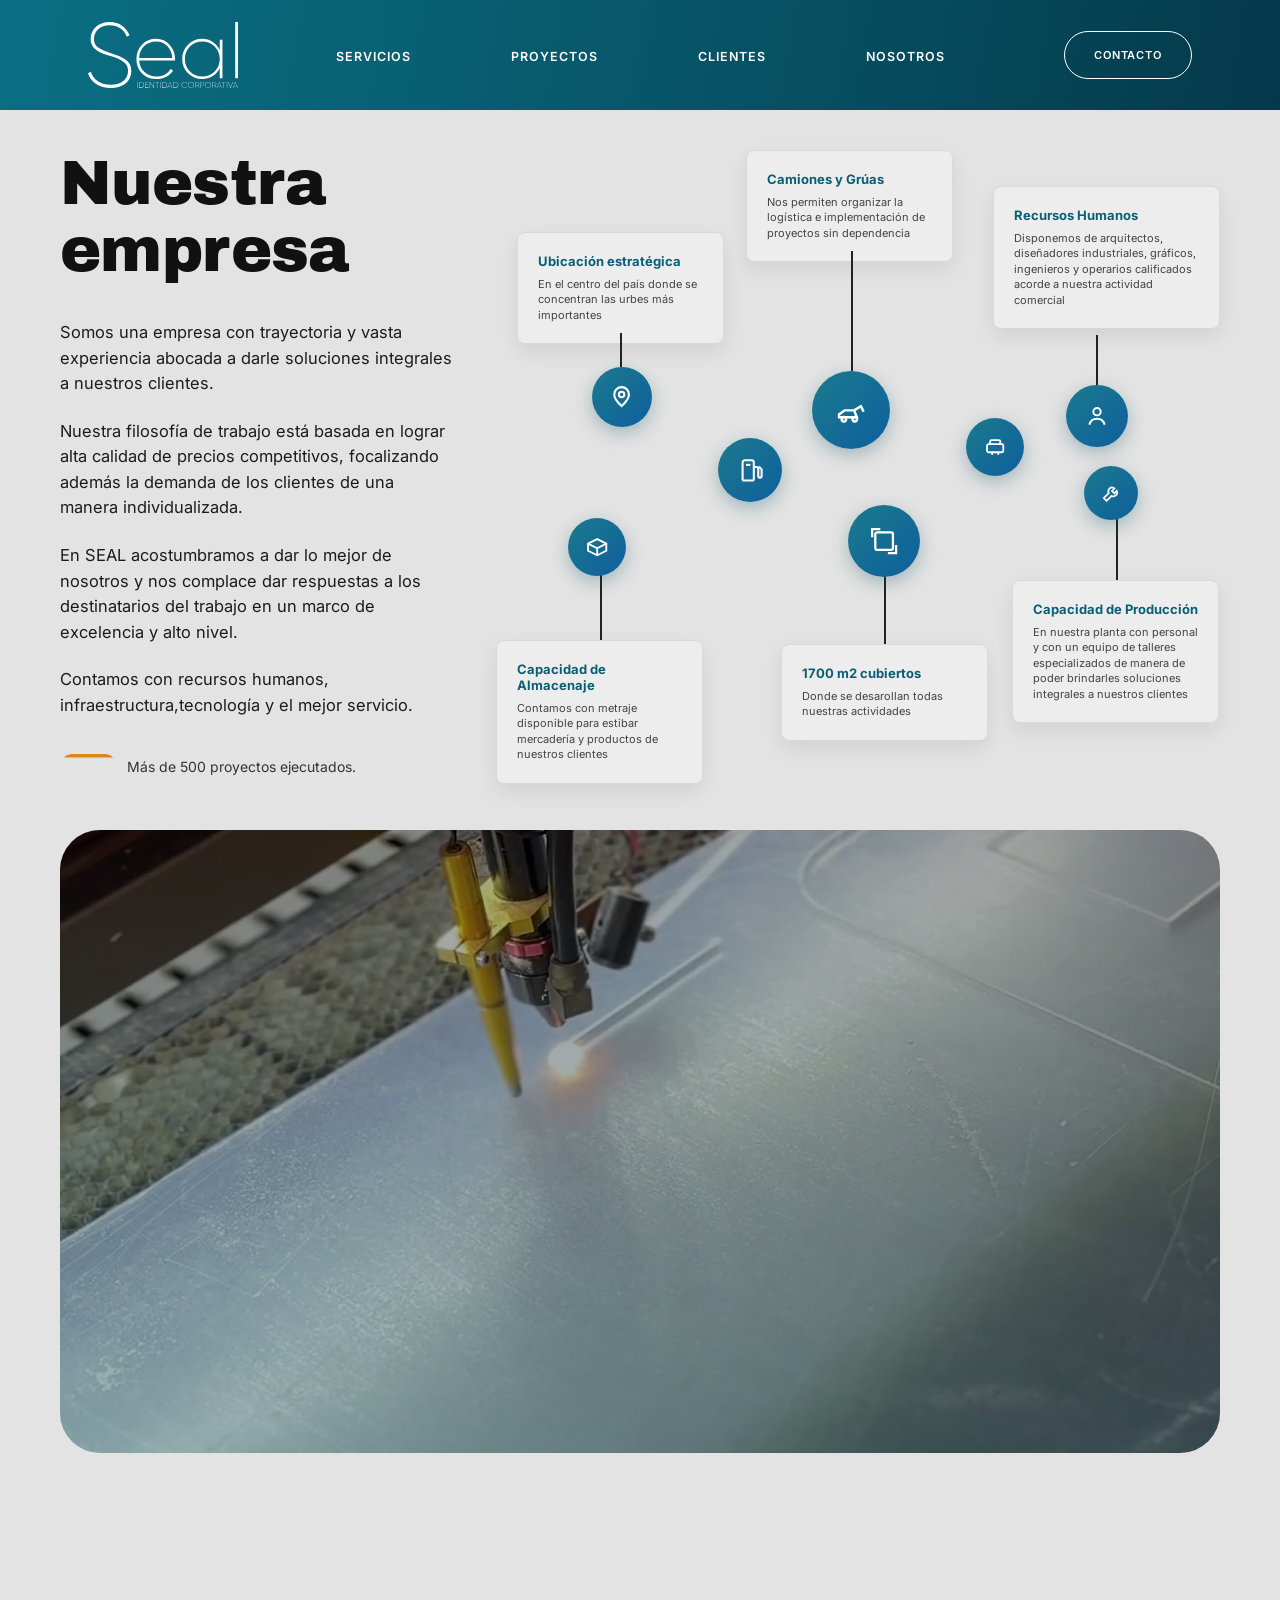
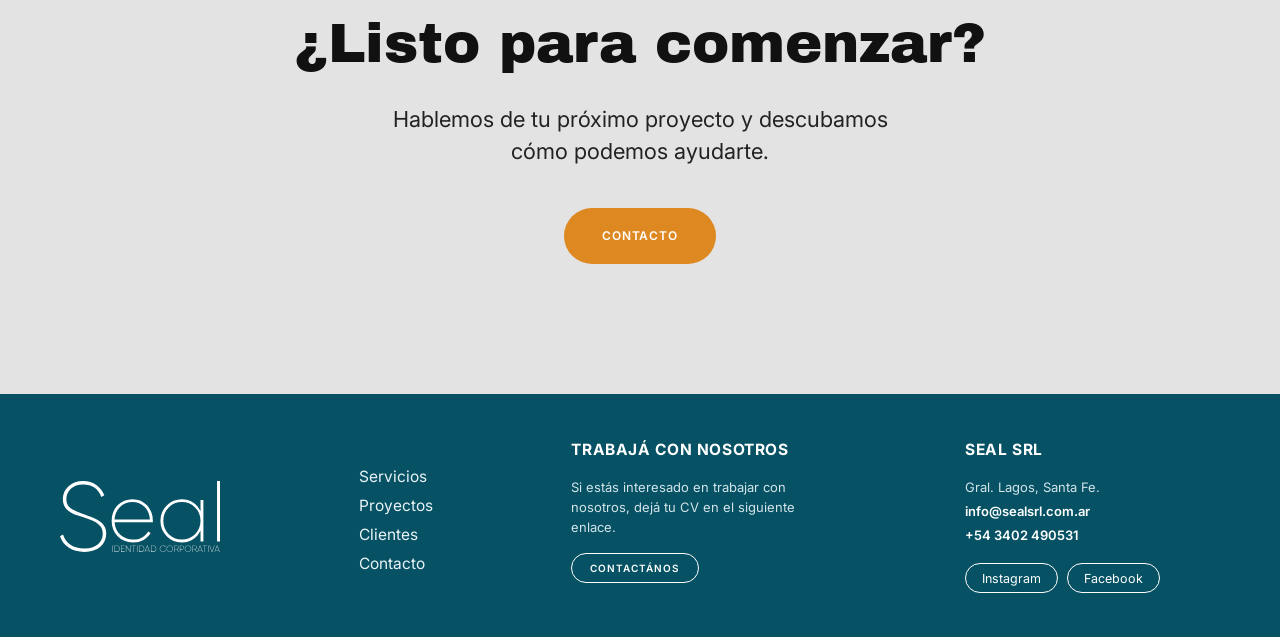
==== nosotros.html @ dc36283d "Add files via upload" ====
<!DOCTYPE html>
<html lang="es">
<head>
<meta charset="UTF-8">
<meta name="viewport" content="width=device-width, initial-scale=1.0">
<title>Nosotros — Seal</title>
<link rel="preconnect" href="https://fonts.googleapis.com">
<link rel="preconnect" href="https://fonts.gstatic.com" crossorigin>
<link href="https://fonts.googleapis.com/css2?family=Archivo+Black&family=Inter:wght@300;400;500;600;700&display=swap" rel="stylesheet">
<link rel="stylesheet" href="styles.css">
</head>
<body>

<!-- ============ NAV ============ -->
<header class="nav" id="nav">
  <div class="nav-inner">
    <a class="nav-logo" href="index.html"><img src="seal-logo.svg" alt="Seal — Identidad Corporativa"></a>
    <ul class="nav-links">
      <li><a href="index.html#servicios">Servicios</a></li>
      <li><a href="index.html#proyectos">Proyectos</a></li>
      <li><a href="index.html#clientes">Clientes</a></li>
      <li><a href="nosotros.html">Nosotros</a></li>
    </ul>
    <a class="nav-cta" href="index.html#contacto">Contacto</a>
  </div>
</header>

<!-- ============ NUESTRA EMPRESA ============ -->
<section class="nosotros-hero">
  <div class="container nosotros-grid">
    <div class="nosotros-left">
      <h1>Nuestra empresa</h1>
      <p>Somos una empresa con trayectoria y vasta experiencia abocada a darle soluciones integrales a nuestros clientes.</p>
      <p>Nuestra filosofía de trabajo está basada en lograr alta calidad de precios competitivos, focalizando además la demanda de los clientes de una manera individualizada.</p>
      <p>En SEAL acostumbramos a dar lo mejor de nosotros y nos complace dar respuestas a los destinatarios del trabajo en un marco de excelencia y alto nivel.</p>
      <p>Contamos con recursos humanos, infraestructura,tecnología y el mejor servicio.</p>
      <div class="nosotros-social">
        <img src="avatars.png" alt="">
        <span>Más de 500 proyectos ejecutados.</span>
      </div>
    </div>

    <!-- Infografía -->
    <div class="grafico">
      <!-- tarjetas -->
      <div class="info-card" style="left:21px;top:82px">
        <h5>Ubicación estratégica</h5>
        <p>En el centro del país donde se concentran las urbes más importantes</p>
      </div>
      <div class="info-card" style="left:250px;top:0">
        <h5>Camiones y Grúas</h5>
        <p>Nos permiten organizar la logística e implementación de proyectos sin dependencia</p>
      </div>
      <div class="info-card" style="left:497px;top:36px;width:227px">
        <h5>Recursos Humanos</h5>
        <p>Disponemos de arquitectos, diseñadores industriales, gráficos, ingenieros y operarios calificados acorde a nuestra actividad comercial</p>
      </div>
      <div class="info-card" style="left:0;top:490px">
        <h5>Capacidad de Almacenaje</h5>
        <p>Contamos con metraje disponible para estibar mercadería y productos de nuestros clientes</p>
      </div>
      <div class="info-card" style="left:285px;top:494px">
        <h5>1700 m2 cubiertos</h5>
        <p>Donde se desarollan todas nuestras actividades</p>
      </div>
      <div class="info-card" style="left:516px;top:430px">
        <h5>Capacidad de Producción</h5>
        <p>En nuestra planta con personal y con un equipo de talleres especializados de manera de poder brindarles soluciones integrales a nuestros clientes</p>
      </div>

      <!-- conectores -->
      <div class="connector" style="left:124px;top:183px;height:34px"></div>
      <div class="connector" style="left:355px;top:101px;height:120px"></div>
      <div class="connector" style="left:600px;top:185px;height:50px"></div>
      <div class="connector" style="left:104px;top:425px;height:65px"></div>
      <div class="connector" style="left:388px;top:425px;height:69px"></div>
      <div class="connector" style="left:620px;top:368px;height:62px"></div>

      <!-- nodos -->
      <div class="nodo" style="left:96px;top:217px;width:60px;height:60px">
        <svg viewBox="0 0 24 24" fill="none" stroke="currentColor" stroke-width="2"><path d="M12 21s-7-6.2-7-11a7 7 0 1 1 14 0c0 4.8-7 11-7 11z"/><circle cx="12" cy="10" r="2.6"/></svg>
      </div>
      <div class="nodo" style="left:316px;top:221px;width:78px;height:78px">
        <svg viewBox="0 0 24 24" fill="none" stroke="currentColor" stroke-width="1.8"><path d="M3 17h13l-2-5H7l-4 3v2z"/><path d="M14 12l5-3 2 4"/><circle cx="6.5" cy="18.5" r="1.6"/><circle cx="14.5" cy="18.5" r="1.6"/></svg>
      </div>
      <div class="nodo" style="left:570px;top:235px;width:62px;height:62px">
        <svg viewBox="0 0 24 24" fill="none" stroke="currentColor" stroke-width="1.8"><circle cx="12" cy="8" r="3.4"/><path d="M5 20c.8-3.6 3.6-5.5 7-5.5s6.2 1.9 7 5.5"/></svg>
      </div>
      <div class="nodo" style="left:72px;top:368px;width:58px;height:58px">
        <svg viewBox="0 0 24 24" fill="none" stroke="currentColor" stroke-width="1.8"><path d="M21 8.5 12 4 3 8.5v7L12 20l9-4.5v-7z"/><path d="M3 8.5l9 4.5 9-4.5M12 13v7"/></svg>
      </div>
      <div class="nodo" style="left:352px;top:355px;width:72px;height:72px">
        <svg viewBox="0 0 24 24" fill="none" stroke="currentColor" stroke-width="1.8"><rect x="5" y="5" width="14" height="14" rx="1.5"/><path d="M2.5 9V2.5H9M15 21.5h6.5V15"/></svg>
      </div>
      <div class="nodo" style="left:588px;top:316px;width:54px;height:54px">
        <svg viewBox="0 0 24 24" fill="none" stroke="currentColor" stroke-width="1.8"><path d="M14.7 6.3a4 4 0 0 0-5.4 5.4L4 17l3 3 5.3-5.3a4 4 0 0 0 5.4-5.4l-2.6 2.6-2.4-2.4 2.6-2.6z"/></svg>
      </div>
      <div class="nodo" style="left:222px;top:288px;width:64px;height:64px">
        <svg viewBox="0 0 24 24" fill="none" stroke="currentColor" stroke-width="1.8"><path d="M5 21V5a2 2 0 0 1 2-2h6a2 2 0 0 1 2 2v16M5 21h10M15 9h2.5a1.5 1.5 0 0 1 1.5 1.5V17a1.5 1.5 0 0 0 3 0v-6l-2.5-2.5"/><path d="M8 7h4"/></svg>
      </div>
      <div class="nodo" style="left:470px;top:268px;width:58px;height:58px">
        <svg viewBox="0 0 24 24" fill="none" stroke="currentColor" stroke-width="1.8"><rect x="4" y="9" width="16" height="8" rx="1.5"/><path d="M7 9V6.5A1.5 1.5 0 0 1 8.5 5h7A1.5 1.5 0 0 1 17 6.5V9M9 17v2.5M15 17v2.5"/></svg>
      </div>
    </div>
  </div>

  <!-- video institucional -->
  <div class="container">
    <div class="nosotros-video">
      <video src="hero.mp4" poster="hero_poster.jpg" autoplay muted loop playsinline></video>
    </div>
  </div>
</section>

<!-- ============ LISTO PARA COMENZAR ============ -->
<section class="listo">
  <div class="container">
    <h2>¿Listo para comenzar?</h2>
    <p>Hablemos de tu próximo proyecto y descubamos<br>cómo podemos ayudarte.</p>
    <a class="btn-orange" href="index.html#contacto">Contacto</a>
  </div>
</section>

<!-- ============ FOOTER ============ -->
<footer class="footer">
  <div class="container footer-grid">
    <div class="footer-logo"><img src="seal-logo.svg" alt="Seal"></div>
    <ul class="footer-links">
      <li><a href="index.html#servicios">Servicios</a></li>
      <li><a href="index.html#proyectos">Proyectos</a></li>
      <li><a href="index.html#clientes">Clientes</a></li>
      <li><a href="index.html#contacto">Contacto</a></li>
    </ul>
    <div class="footer-col">
      <h4>Trabajá con nosotros</h4>
      <p>Si estás interesado en trabajar con nosotros, dejá tu CV en el siguiente enlace.</p>
      <a class="pill-small" href="mailto:info@sealsrl.com.ar">Contactános</a>
    </div>
    <div class="footer-col">
      <h4>Seal SRL</h4>
      <p class="dato">Gral. Lagos, Santa Fe.</p>
      <p class="dato"><b>info@sealsrl.com.ar</b></p>
      <p class="dato"><b>+54 3402 490531</b></p>
      <div class="footer-social">
        <a href="https://www.instagram.com/" target="_blank" rel="noopener">Instagram</a>
        <a href="https://www.facebook.com/" target="_blank" rel="noopener">Facebook</a>
      </div>
    </div>
  </div>
</footer>

<script src="main.js"></script>
</body>
</html>
                                                                    
---- styles.css ----
/* ============ SEAL WEB — réplica del diseño de Figma ============ */
:root{
  --teal-nav-1:#0B6E84;
  --teal-nav-2:#04394A;
  --teal-section-1:#0A5E73;
  --teal-section-2:#043D4A;
  --teal-panel:#0B4B5C;
  --teal-footer:#065264;
  --teal-stats-1:#0A6177;
  --teal-stats-2:#054457;
  --orange:#DE8821;
  --orange-hover:#C97714;
  --bg-light:#E3E3E3;
  --bg-strip:#DBDBDB;
  --card-gray:#D7D7D7;
  --ink:#111111;
  --ink-soft:#2F2F2F;
  --white:#FFFFFF;
  --radius-hero:48px;
  --font-head:'Archivo Black',system-ui,sans-serif;
  --font-body:'Inter',system-ui,sans-serif;
}

*{margin:0;padding:0;box-sizing:border-box}
html{scroll-behavior:smooth}
body{
  font-family:var(--font-body);
  background:var(--bg-light);
  color:var(--ink);
  overflow-x:hidden;
}
img{display:block;max-width:100%}
a{text-decoration:none;color:inherit}
button{font-family:inherit;cursor:pointer;border:none;background:none}

/* página: transición de entrada (como el slide del proto) */
body{animation:pageIn .45s ease both}
@keyframes pageIn{from{opacity:0}to{opacity:1}}

.container{width:1160px;max-width:calc(100% - 80px);margin:0 auto}

/* ============ NAV ============ */
.nav{
  position:fixed;inset:0 0 auto 0;height:110px;z-index:100;
  display:flex;align-items:center;
  background:linear-gradient(100deg,var(--teal-nav-1) 0%,#075A6C 45%,var(--teal-nav-2) 100%);
  transition:background .35s ease, box-shadow .35s ease;
}
.nav-inner{
  width:calc(100% - 176px);margin:0 88px;
  display:flex;align-items:center;justify-content:space-between;
}
.nav-logo img{height:66px;width:auto}
.nav-links{display:flex;gap:100px;list-style:none;position:absolute;left:50%;transform:translateX(-50%)}
.nav-links a{
  color:var(--white);font-size:12.5px;font-weight:600;letter-spacing:.08em;
  text-transform:uppercase;transition:opacity .25s ease;
}
.nav-links a:hover{opacity:.65}
.nav-cta{
  display:flex;align-items:center;justify-content:center;
  min-width:128px;height:48px;padding:0 26px;border-radius:26px;
  border:1.5px solid var(--white);color:var(--white);
  font-size:11px;font-weight:600;letter-spacing:.08em;text-transform:uppercase;
  transition:all .3s ease;
}
.nav-cta:hover{background:var(--white);color:var(--teal-nav-2)}
/* sobre el hero: banda oscura translúcida + botón naranja lleno */
.nav.over-hero .nav-cta{background:var(--orange);border-color:var(--orange);color:var(--white)}
.nav.over-hero .nav-cta:hover{background:var(--orange-hover);border-color:var(--orange-hover)}
.nav.over-hero{
  background:linear-gradient(180deg,rgba(24,19,16,.88) 0%,rgba(24,19,16,.66) 72%,rgba(24,19,16,.34) 100%);
  box-shadow:none;
}

/* ============ HERO SLIDER ============ */
.hero-slider{
  position:relative;height:623px;width:100%;
  border-radius:0 0 var(--radius-hero) var(--radius-hero);
  overflow:hidden;background:#0c2127;
}
.hero-slider .slide{
  position:absolute;inset:0;opacity:0;transition:opacity 1.2s ease;
}
.hero-slider .slide.active{opacity:1}
.hero-slider .slide img,
.hero-slider .slide video{
  width:100%;height:100%;object-fit:cover;
}
.hero-slider::after{
  content:'';position:absolute;inset:0;pointer-events:none;
  background:linear-gradient(180deg,rgba(0,0,0,.5) 0%,rgba(0,0,0,.15) 30%,rgba(4,61,74,.45) 100%);
}

/* ============ HERO SECTION ============ */
.hero-sec{padding:70px 0 40px}
.hero-grid{display:flex;justify-content:space-between;align-items:flex-start}
.hero-title{
  font-family:var(--font-head);font-size:62px;line-height:1.12;
  letter-spacing:-.01em;max-width:698px;font-weight:400;
}
.hero-right{width:390px;padding-top:21px}
.hero-right p{font-size:24px;line-height:40px;font-weight:450;color:#1b1b1b;letter-spacing:-.01em}
.hero-buttons{display:flex;gap:24px;margin-top:24px}
.btn-orange{
  display:inline-flex;align-items:center;justify-content:center;
  height:40px;padding:0 24px;border-radius:20px;background:var(--orange);
  color:var(--white);font-size:11px;font-weight:600;letter-spacing:.08em;
  text-transform:uppercase;transition:background .25s ease, transform .25s ease;
}
.btn-orange:hover{background:var(--orange-hover)}
.btn-outline-blue{
  display:inline-flex;align-items:center;justify-content:center;
  height:40px;padding:0 24px;border-radius:20px;
  border:1.5px solid #28556B;color:#15425a;
  font-size:11px;font-weight:600;letter-spacing:.08em;text-transform:uppercase;
  transition:all .25s ease;
}
.btn-outline-blue:hover{background:#15425a;color:#fff}
.hero-social-proof{display:flex;align-items:center;gap:10px;margin-top:42px}
.hero-social-proof img{height:25px;width:auto;border-radius:13px}
.hero-social-proof span{font-size:14px;color:#333}

/* ============ MARQUEE LOGOS ============ */
.marquee{overflow:hidden;padding:54px 0 72px;position:relative}
.marquee-track{
  display:flex;align-items:center;gap:96px;width:max-content;
  animation:marquee 45s linear infinite;
}
.marquee-track img{height:46px;width:auto;opacity:.85;filter:grayscale(1)}
@keyframes marquee{
  from{transform:translateX(0)}
  to{transform:translateX(-50%)}
}

/* ============ SERVICIOS ============ */
.servicios{
  border-radius:40px;
  background:radial-gradient(120% 160% at 12% 0%,var(--teal-section-1) 0%,#065062 38%,var(--teal-section-2) 100%);
  padding:64px 0 92px;
  color:var(--white);
}
.servicios h2{
  font-family:var(--font-head);font-size:33px;font-weight:400;
  color:#EAF4F6;margin-bottom:72px;letter-spacing:.005em;
}
.cards{display:flex;gap:32px;align-items:flex-start;min-height:404px}
.card{
  width:266px;border-radius:14px;overflow:hidden;background:var(--teal-panel);
  box-shadow:0 10px 24px rgba(0,0,0,.22);
  height:322px;transition:height .35s ease, box-shadow .35s ease;
  cursor:pointer;position:relative;
}
.card:hover{height:404px;box-shadow:0 18px 38px rgba(0,0,0,.32)}
.card-img{position:relative;height:178px;overflow:hidden;flex-shrink:0}
.card-img img{width:100%;height:100%;object-fit:cover;transition:transform .4s ease}
.card:hover .card-img img{transform:scale(1.04)}
.card-img::after{
  content:'';position:absolute;inset:0;background:rgba(5,40,52,0);
  transition:background .3s ease;
}
.card:hover .card-img::after{background:rgba(5,40,52,.45)}
.ver-mas{
  position:absolute;top:50%;left:50%;transform:translate(-50%,-50%) scale(.92);
  display:flex;align-items:center;gap:7px;z-index:2;
  height:34px;padding:0 16px;border-radius:17px;
  border:1px solid rgba(255,255,255,.85);
  background:rgba(20,50,60,.35);backdrop-filter:blur(3px);
  color:#fff;font-size:13px;opacity:0;transition:opacity .3s ease, transform .3s ease;
  white-space:nowrap;
}
.card:hover .ver-mas{opacity:1;transform:translate(-50%,-50%) scale(1)}
.ver-mas svg{width:13px;height:13px}
.card-body{padding:18px 16px 16px}
.card-body h3{
  font-size:16.5px;font-weight:600;color:#EAF4F6;letter-spacing:.01em;line-height:1.25;
}
.card-desc{
  font-size:13.5px;line-height:1.45;color:#C9DCE1;margin-top:10px;
  opacity:0;transform:translateY(6px);transition:opacity .3s ease .08s, transform .3s ease .08s;
}
.card-note{
  font-size:10.5px;line-height:1.4;color:#9FBEC6;margin-top:10px;
  opacity:0;transform:translateY(6px);transition:opacity .3s ease .14s, transform .3s ease .14s;
}
.card:hover .card-desc,.card:hover .card-note{opacity:1;transform:translateY(0)}
.servicios-btn-row{display:flex;justify-content:center;margin-top:56px}
.btn-mas-servicios{
  height:40px;padding:0 24px;border-radius:20px;background:var(--orange);
  color:#fff;font-size:10.5px;font-weight:600;letter-spacing:.1em;text-transform:uppercase;
  box-shadow:0 6px 16px rgba(0,0,0,.25);
  transition:background .25s ease;
}
.btn-mas-servicios:hover{background:var(--orange-hover)}

/* ============ LIGHTBOX GALERÍA ============ */
.lightbox{
  position:fixed;inset:0;z-index:200;display:flex;align-items:center;justify-content:center;
  background:rgba(40,40,40,.55);
  opacity:0;pointer-events:none;transition:opacity .4s ease;
}
.lightbox.open{opacity:1;pointer-events:auto}
.lightbox-stage{
  position:relative;width:1160px;max-width:calc(100% - 160px);aspect-ratio:1160/480;
  border-radius:14px;overflow:hidden;box-shadow:0 30px 80px rgba(0,0,0,.45);
  transform:scale(.96);transition:transform .4s ease;
}
.lightbox.open .lightbox-stage{transform:scale(1)}
.lightbox-stage img{
  position:absolute;inset:0;width:100%;height:100%;object-fit:cover;
  opacity:0;transition:opacity .6s ease;
}
.lightbox-stage img.active{opacity:1}
.lb-arrow{
  position:absolute;top:50%;transform:translateY(-50%);z-index:210;
  width:42px;height:42px;border-radius:50%;
  border:1.5px solid rgba(255,255,255,.9);
  background:rgba(255,255,255,.18);backdrop-filter:blur(2px);
  color:#fff;display:flex;align-items:center;justify-content:center;
  transition:background .25s ease;
}
.lb-arrow:hover{background:rgba(255,255,255,.38)}
.lb-prev{left:36px}
.lb-next{right:36px}
.lb-arrow svg{width:16px;height:16px}

/* ============ PROYECTOS ============ */
.proyectos{padding:80px 0 40px}
.proyectos h2{
  font-family:var(--font-head);font-size:48px;font-weight:400;text-align:center;
  margin-bottom:44px;letter-spacing:-.005em;
}
.proyecto-row{
  position:relative;height:413px;border-radius:16px;overflow:hidden;
  margin-bottom:24px;cursor:pointer;
}
.proyecto-row img{width:100%;height:100%;object-fit:cover}
.proyecto-overlay{
  position:absolute;inset:0;display:flex;flex-direction:column;align-items:center;justify-content:center;gap:14px;
  background:rgba(8,10,10,.55);opacity:0;transition:opacity .35s ease;
}
.proyecto-row:hover .proyecto-overlay{opacity:1}
.proyecto-overlay h3{
  color:#fff;font-size:26px;font-weight:300;letter-spacing:.38em;text-transform:uppercase;
  text-align:center;padding:0 30px;text-indent:.38em;
}
.proyecto-overlay span{
  color:rgba(255,255,255,.8);font-size:12px;font-weight:400;letter-spacing:.32em;
  text-transform:uppercase;text-indent:.32em;
}

/* ============ CLIENTES ============ */
.clientes{padding:36px 0 60px}
.stats-bar{
  display:flex;align-items:center;justify-content:space-between;
  border-radius:24px;padding:18px 64px;
  background:linear-gradient(100deg,var(--teal-stats-1) 0%,var(--teal-stats-2) 100%);
  box-shadow:0 14px 34px rgba(5,68,87,.45);
  margin:0 auto 84px;width:1246px;max-width:100%;
}
.stat{display:flex;flex-direction:column;align-items:center;gap:7px;flex:1}
.stat b{color:#fff;font-size:21px;font-weight:700;letter-spacing:.01em}
.stat span{color:#CFE2E8;font-size:12px;letter-spacing:.1em;text-transform:uppercase;font-weight:500}
.stat-div{width:1px;height:44px;background:rgba(255,255,255,.35)}
.logo-grid{
  width:997px;max-width:100%;margin:0 auto;
  display:grid;grid-template-columns:repeat(5,1fr);row-gap:36px;column-gap:48px;
  align-items:center;justify-items:center;
}
.logo-grid img{max-height:52px;max-width:150px;width:auto;filter:grayscale(1);opacity:.9}

/* ============ STRIP 20 AÑOS ============ */
.strip-20{
  background:var(--bg-strip);padding:34px 0;text-align:center;
  font-size:18px;color:#1d1d1d;
}
.strip-20 b{font-weight:700}

/* ============ CONTACTO ============ */
.contacto{padding:96px 0}
.contacto-card{
  background:var(--card-gray);border-radius:36px;
  width:1133px;max-width:100%;margin:0 auto;
  padding:74px 96px 84px;display:flex;justify-content:space-between;gap:60px;
}
.form-col{width:496px;max-width:48%}
.field{margin-bottom:42px}
.field label{display:block;font-size:13.5px;font-weight:600;color:var(--ink-soft);margin-bottom:8px}
.field input,.field textarea{
  width:100%;background:transparent;border:none;border-bottom:1.5px solid #3a3a3a;
  font-family:var(--font-body);font-size:15px;color:#111;padding:6px 2px;
  outline:none;resize:none;transition:border-color .25s ease;
}
.field input:focus,.field textarea:focus{border-color:var(--orange)}
.field textarea{height:96px}
.contacto-right{width:455px;max-width:46%}
.contacto-right h2{
  font-family:var(--font-head);font-size:52px;line-height:1.16;font-weight:400;
  letter-spacing:-.01em;margin-bottom:28px;
}
.btn-enviar{
  height:40px;padding:0 26px;border-radius:20px;background:var(--orange);
  color:#fff;font-size:11px;font-weight:600;letter-spacing:.1em;text-transform:uppercase;
  transition:background .25s ease;
}
.btn-enviar:hover{background:var(--orange-hover)}

/* ============ FOOTER ============ */
.footer{background:var(--teal-footer);color:#fff;padding:46px 0 44px}
.footer-grid{
  display:flex;justify-content:space-between;align-items:flex-start;gap:40px;
}
.footer-logo{align-self:center}
.footer-logo img{width:160px;height:auto}
.footer-links{list-style:none;display:flex;flex-direction:column;gap:9px;padding-top:26px}
.footer-links a{font-size:15.5px;color:#EAF4F6;transition:opacity .25s}
.footer-links a:hover{opacity:.65}
.footer-col{width:255px;padding-top:0}
.footer-col h4{font-size:15.5px;font-weight:700;letter-spacing:.04em;text-transform:uppercase;margin-bottom:18px}
.footer-col p{font-size:13px;line-height:1.55;color:#D3E4E9}
.pill-small{
  display:inline-flex;align-items:center;justify-content:center;margin-top:16px;
  height:30px;padding:0 18px;border-radius:15px;border:1px solid #fff;
  color:#fff;font-size:10px;font-weight:600;letter-spacing:.1em;text-transform:uppercase;
  transition:all .25s ease;
}
.pill-small:hover{background:#fff;color:var(--teal-footer)}
.footer-col .dato{margin-bottom:4px}
.footer-col .dato b{font-weight:600;color:#fff}
.footer-social{display:flex;gap:9px;margin-top:18px}
.footer-social a{
  display:inline-flex;align-items:center;height:30px;padding:0 16px;border-radius:15px;
  border:1px solid #fff;color:#fff;font-size:12.5px;transition:all .25s ease;
}
.footer-social a:hover{background:#fff;color:var(--teal-footer)}

/* ============ NOSOTROS ============ */
.nosotros-hero{padding:150px 0 40px}
.nosotros-grid{display:flex;justify-content:space-between;gap:40px}
.nosotros-left{width:520px}
.nosotros-left h1{
  font-family:var(--font-head);font-size:62px;font-weight:400;letter-spacing:-.01em;
  margin-bottom:36px;
}
.nosotros-left p{font-size:16.5px;line-height:1.55;color:#1c1c1c;margin-bottom:22px}
.nosotros-social{display:flex;align-items:center;gap:10px;margin-top:36px}
.nosotros-social img{height:25px;border-radius:13px}
.nosotros-social span{font-size:14px;color:#333}
.grafico{position:relative;width:724px;height:640px;flex-shrink:0}
.info-card{
  position:absolute;background:#EDEDED;border-radius:8px;border:1px solid #d8d8d8;
  box-shadow:0 8px 20px rgba(0,0,0,.08);padding:20px;width:207px;
}
.info-card h5{font-size:13px;color:#0A5E73;font-weight:700;margin-bottom:8px}
.info-card p{font-size:11px;line-height:1.4;color:#444}
.nodo{
  position:absolute;border-radius:50%;display:flex;align-items:center;justify-content:center;
  background:linear-gradient(135deg,#1B7A8C,#0E5F9E);color:#fff;
  box-shadow:0 6px 18px rgba(10,80,100,.3);
}
.nodo svg{width:42%;height:42%}
.connector{position:absolute;background:#222;width:1.5px}
.nosotros-video{
  height:623px;border-radius:40px;overflow:hidden;margin:40px 0 0;position:relative;
}
.nosotros-video img,.nosotros-video video{width:100%;height:100%;object-fit:cover}
.nosotros-video::after{
  content:'';position:absolute;inset:0;
  background:linear-gradient(180deg,rgba(0,0,0,.35),rgba(4,61,74,.4));
}
.listo{padding:120px 0 130px;text-align:center}
.listo h2{font-family:var(--font-head);font-size:56px;font-weight:400;margin-bottom:30px}
.listo p{font-size:22px;line-height:1.45;color:#222;margin-bottom:40px}
.listo .btn-orange{height:56px;padding:0 38px;border-radius:28px;font-size:12px}

/* ============ RESPONSIVE BÁSICO ============ */
@media(max-width:1200px){
  .nav-links{gap:40px}
  .hero-title{font-size:48px}
  .cards{flex-wrap:wrap;justify-content:center}
  .hero-grid,.nosotros-grid,.contacto-card,.footer-grid{flex-direction:column}
  .hero-right,.contacto-right,.form-col,.nosotros-left{width:100%;max-width:100%}
  .grafico{transform:scale(.8);transform-origin:top left}
  .stats-bar{flex-wrap:wrap;gap:18px}
  .stat-div{display:none}
  .logo
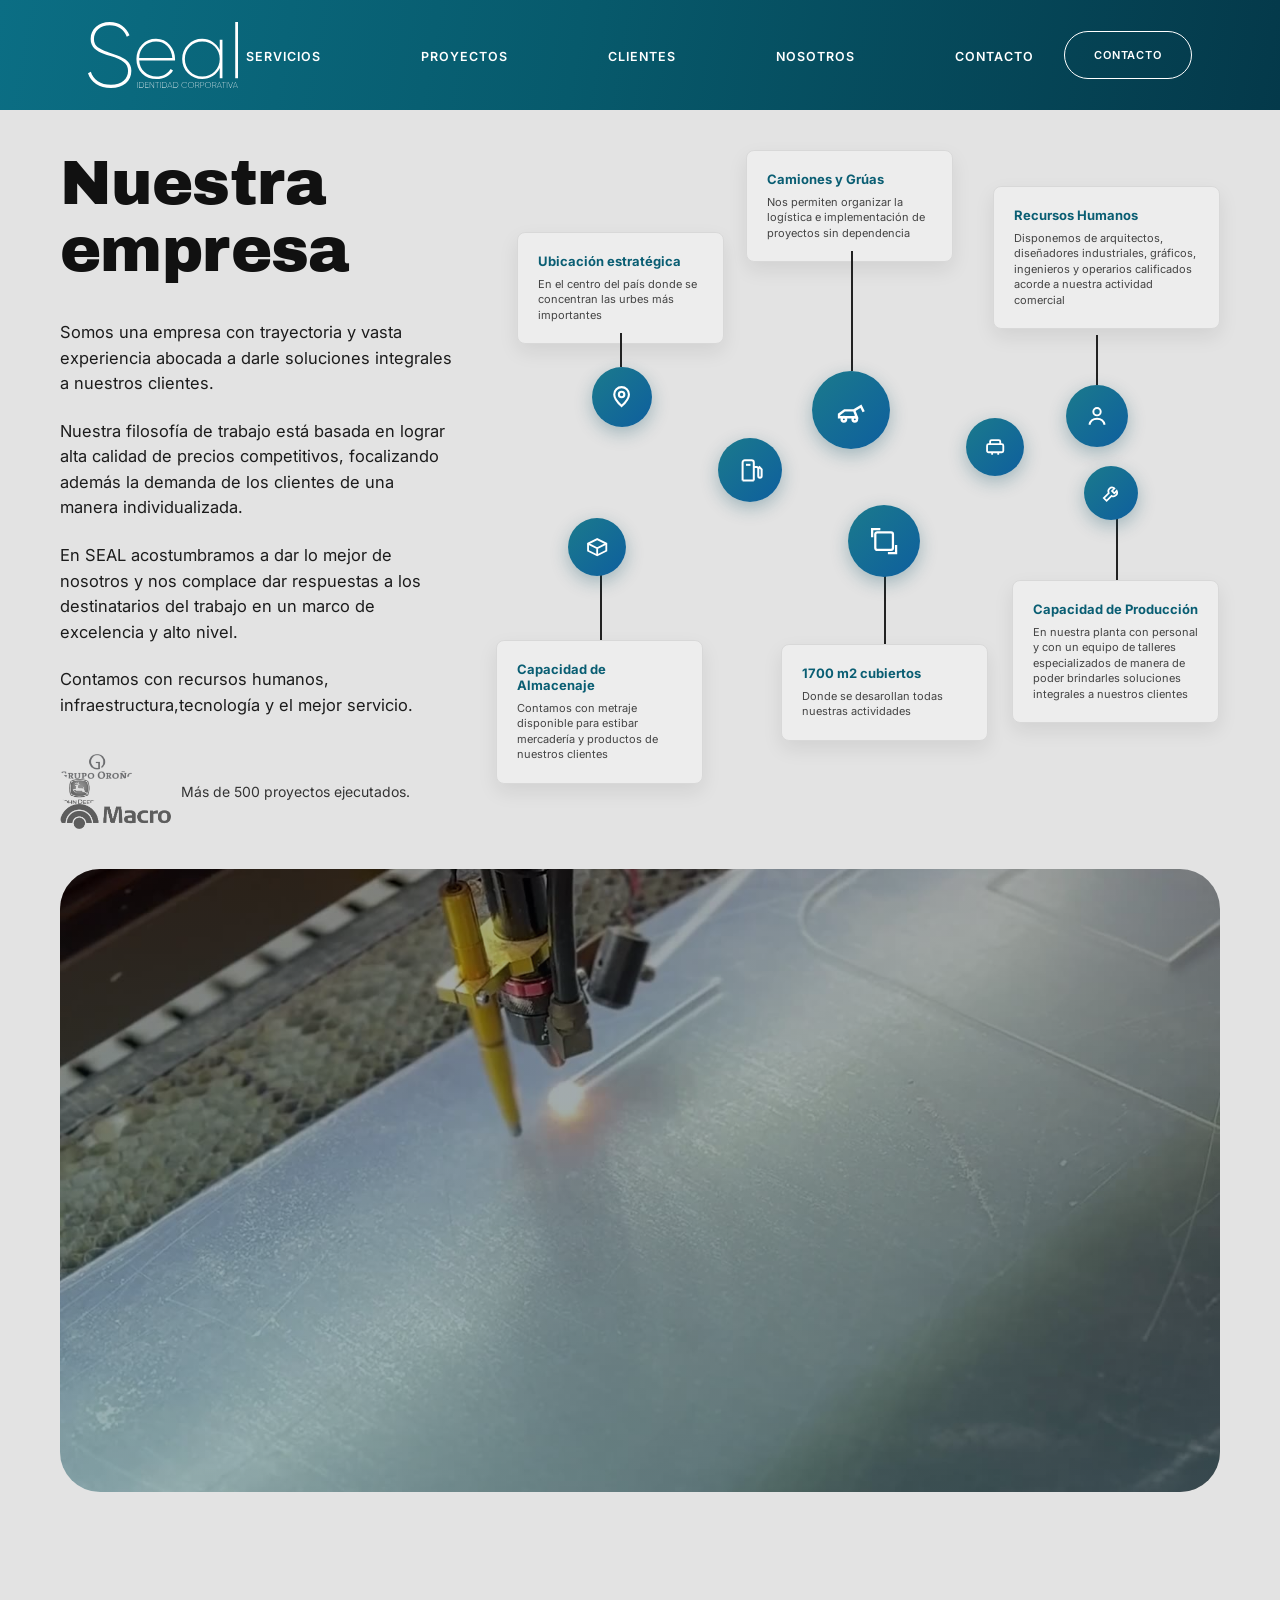
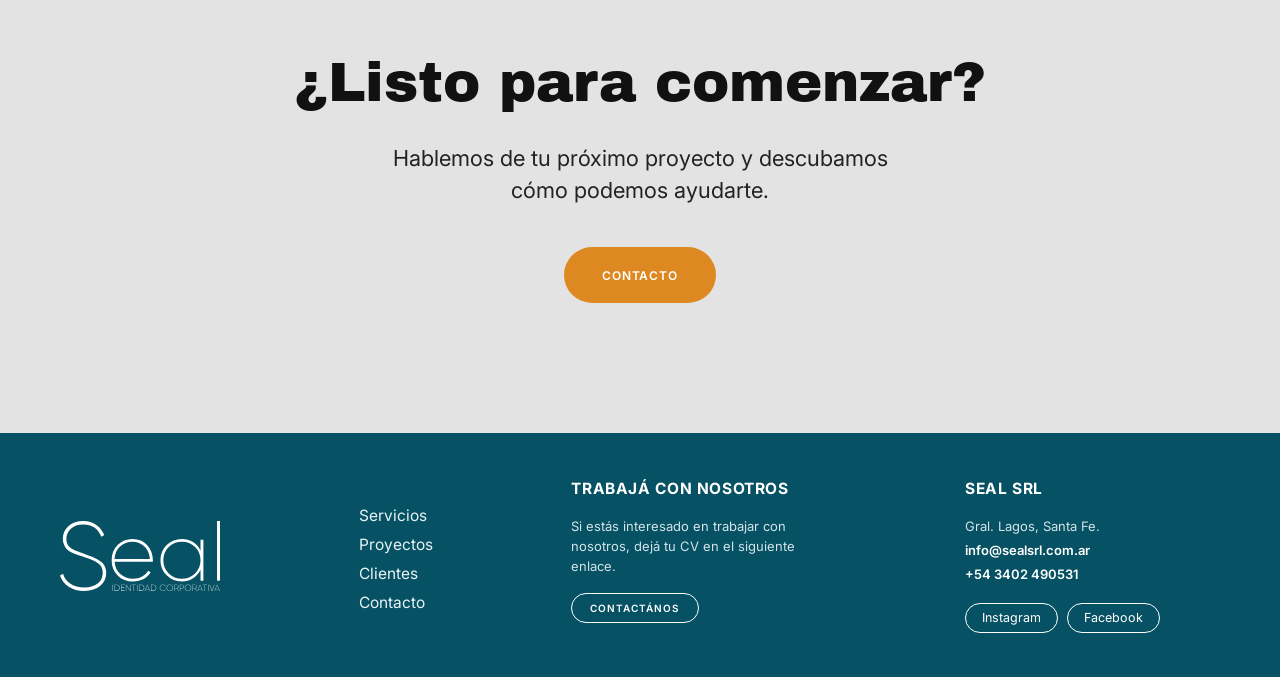
==== commit 204b810a: "Add files via upload" ====
--- a/nosotros.html
+++ b/nosotros.html
@@ -20,7 +20,9 @@
       <li><a href="index.html#proyectos">Proyectos</a></li>
       <li><a href="index.html#clientes">Clientes</a></li>
       <li><a href="nosotros.html">Nosotros</a></li>
+      <li class="nav-cta-mobile"><a href="#contacto">Contacto</a></li>
     </ul>
+    <button class="nav-toggle" id="navToggle" aria-label="Menú"><span></span><span></span><span></span></button>
     <a class="nav-cta" href="index.html#contacto">Contacto</a>
   </div>
 </header>
@@ -35,7 +37,7 @@
       <p>En SEAL acostumbramos a dar lo mejor de nosotros y nos complace dar respuestas a los destinatarios del trabajo en un marco de excelencia y alto nivel.</p>
       <p>Contamos con recursos humanos, infraestructura,tecnología y el mejor servicio.</p>
       <div class="nosotros-social">
-        <img src="avatars.png" alt="">
+        <div class="avatar-stack"><span><img src="logo_oronio.png" alt=""></span><span><img src="logo_johndeere.png" alt=""></span><span><img src="logo_macro.png" alt=""></span></div>
         <span>Más de 500 proyectos ejecutados.</span>
       </div>
     </div>
--- a/styles.css
+++ b/styles.css
@@ -383,4 +383,89 @@
   .grafico{transform:scale(.8);transform-origin:top left}
   .stats-bar{flex-wrap:wrap;gap:18px}
   .stat-div{display:none}
-  .logo+  .logo
+/* ============ AVATAR STACK (prueba social) ============ */
+.avatar-stack{display:flex;flex-shrink:0}
+.avatar-stack span{
+  width:28px;height:28px;border-radius:50%;background:#fff;
+  border:1.5px solid #cfcfcf;display:flex;align-items:center;justify-content:center;
+  overflow:hidden;margin-left:-9px;box-shadow:0 1px 3px rgba(0,0,0,.12);
+}
+.avatar-stack span:first-child{margin-left:0}
+.avatar-stack img{width:68%;height:68%;object-fit:contain}
+
+/* ============ NAV MOBILE (hamburguesa) ============ */
+.nav-toggle{display:none;flex-direction:column;gap:5px;padding:10px;background:none;border:none;cursor:pointer;z-index:120}
+.nav-toggle span{display:block;width:26px;height:2.5px;background:#fff;border-radius:2px;transition:transform .3s ease, opacity .3s ease}
+.nav.menu-open .nav-toggle span:nth-child(1){transform:translateY(7.5px) rotate(45deg)}
+.nav.menu-open .nav-toggle span:nth-child(2){opacity:0}
+.nav.menu-open .nav-toggle span:nth-child(3){transform:translateY(-7.5px) rotate(-45deg)}
+.nav-cta-mobile{display:none}
+
+@media(max-width:980px){
+  .nav{height:72px}
+  .nav-inner{width:calc(100% - 40px);margin:0 20px}
+  .nav-logo img{height:42px}
+  .nav-toggle{display:flex}
+  .nav-cta{display:none}
+  .nav-links{
+    display:none;position:fixed;top:72px;left:0;right:0;
+    flex-direction:column;gap:0;transform:none;
+    background:linear-gradient(160deg,#0B6E84 0%,#04394A 100%);
+    padding:10px 0 26px;box-shadow:0 18px 30px rgba(0,0,0,.3);
+  }
+  .nav.menu-open .nav-links{display:flex}
+  .nav-links li{text-align:center;padding:14px 0}
+  .nav-links a{font-size:14px}
+  .nav-cta-mobile{display:block}
+  .nav-cta-mobile a{
+    display:inline-flex;align-items:center;justify-content:center;
+    height:44px;padding:0 30px;border-radius:22px;background:var(--orange);
+    color:#fff !important;font-size:12px;
+  }
+  .nav.over-hero{background:linear-gradient(180deg,rgba(24,19,16,.92) 0%,rgba(24,19,16,.78) 100%)}
+}
+
+/* ============ RESPONSIVE GENERAL ============ */
+@media(max-width:760px){
+  .container{max-width:calc(100% - 40px)}
+  .hero-slider{height:430px;border-radius:0 0 28px 28px}
+  .hero-sec{padding:44px 0 24px}
+  .hero-title{font-size:34px;line-height:1.15}
+  .hero-right{padding-top:8px}
+  .hero-right p{font-size:18px;line-height:1.5}
+  .hero-buttons{flex-wrap:wrap;gap:14px}
+  .hero-social-proof{margin-top:28px}
+  .marquee{padding:36px 0 48px}
+  .marquee-track{gap:56px}
+  .marquee-track img{height:34px}
+  .servicios{border-radius:24px;padding:44px 0 60px}
+  .servicios h2{font-size:24px;margin-bottom:40px}
+  .cards{gap:22px}
+  .servicios-btn-row{margin-top:36px}
+  .proyectos{padding:54px 0 24px}
+  .proyectos h2{font-size:30px;margin-bottom:28px}
+  .proyecto-row{height:230px;border-radius:12px;margin-bottom:16px}
+  .proyecto-overlay h3{font-size:15px;letter-spacing:.22em;line-height:1.6}
+  .proyecto-overlay span{font-size:10px}
+  .stats-bar{padding:20px 24px;border-radius:18px;margin-bottom:52px}
+  .stat b{font-size:18px}
+  .stat span{font-size:10px}
+  .logo-grid{grid-template-columns:repeat(2,1fr);column-gap:28px;row-gap:28px}
+  .logo-grid img{max-height:40px;max-width:120px}
+  .strip-20{font-size:15px;padding:26px 20px}
+  .contacto{padding:56px 0}
+  .contacto-card{padding:44px 28px 52px;border-radius:24px;gap:36px}
+  .contacto-right h2{font-size:34px}
+  .field{margin-bottom:30px}
+  .footer{padding:36px 0}
+  .footer-grid{gap:28px}
+  .footer-logo img{width:130px}
+  .nosotros-hero{padding:110px 0 24px}
+  .nosotros-left h1{font-size:38px;margin-bottom:24px}
+  .grafico{width:100%;height:auto;min-height:380px;transform:scale(.5);transform-origin:top left;margin-bottom:-260px}
+  .nosotros-video{height:300px;border-radius:20px}
+  .listo{padding:70px 0 80px}
+  .listo h2{font-size:32px}
+  .listo p{font-size:17px}
+}
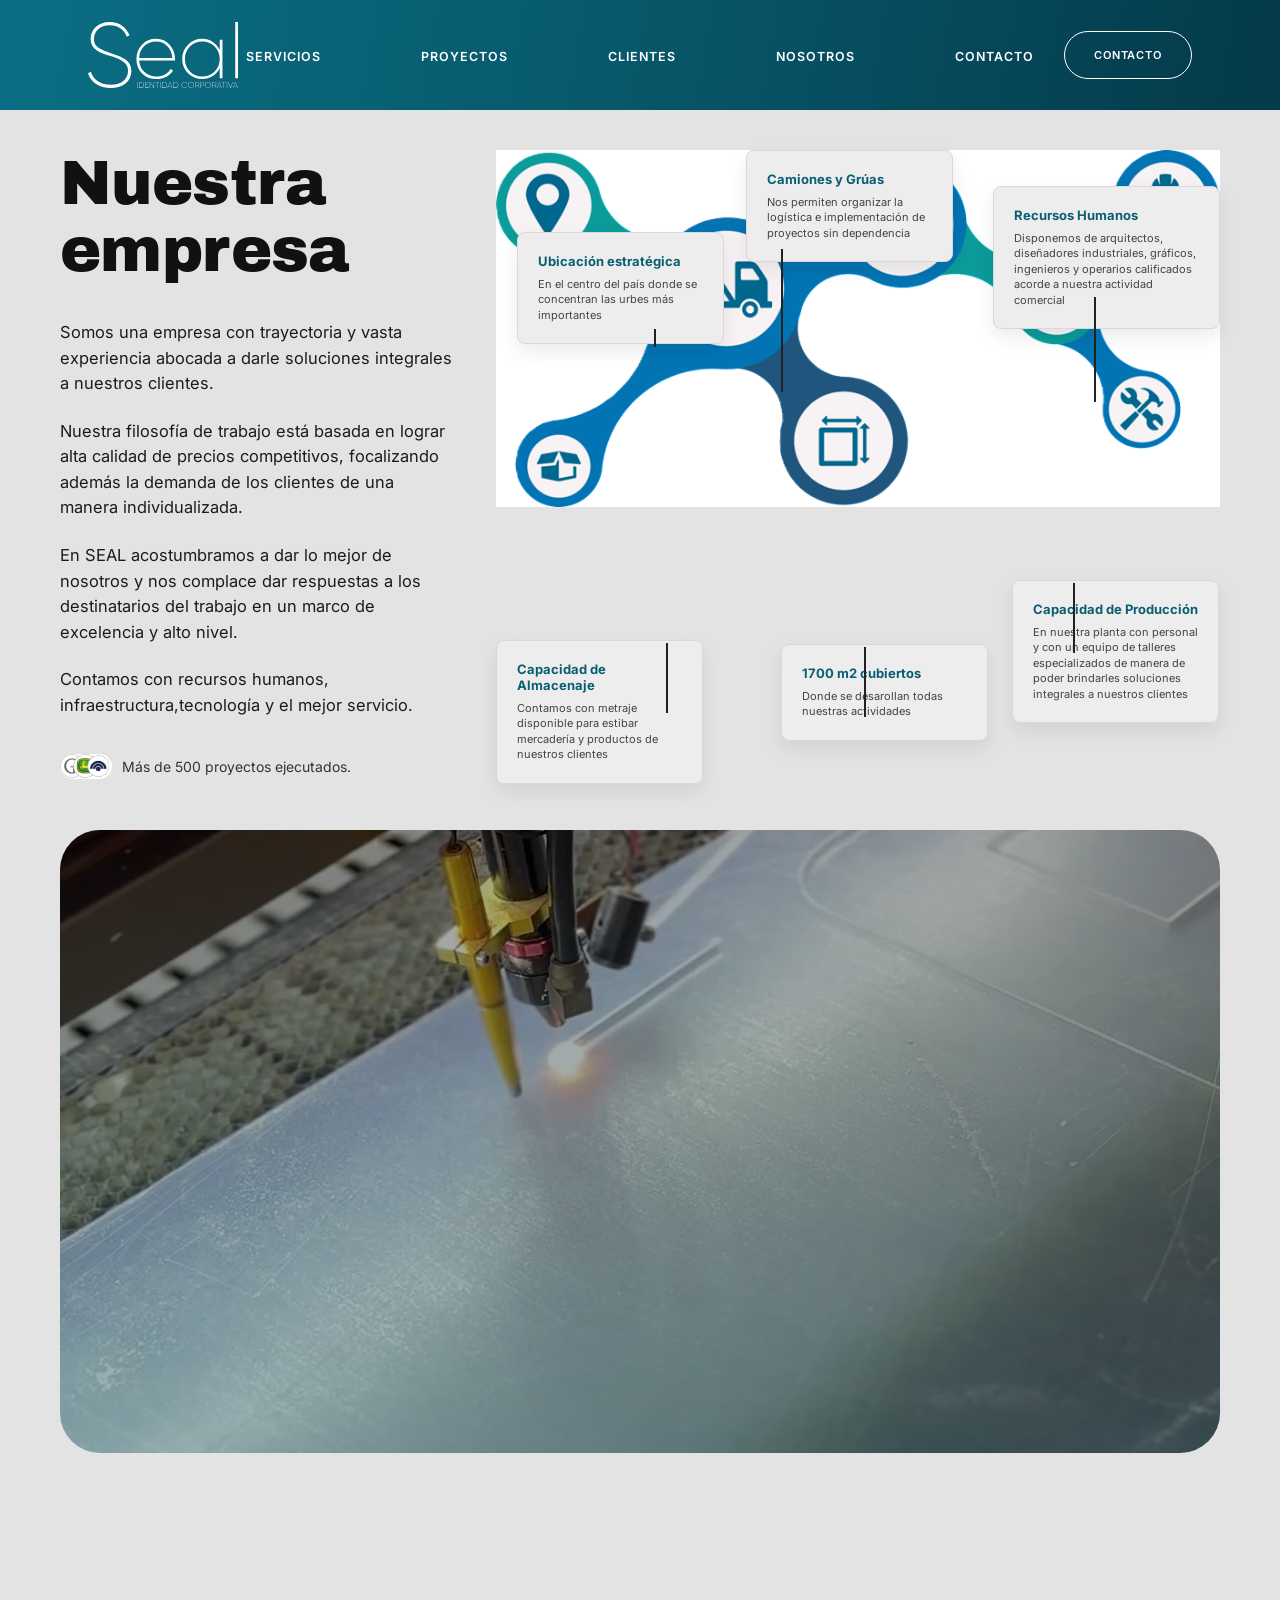
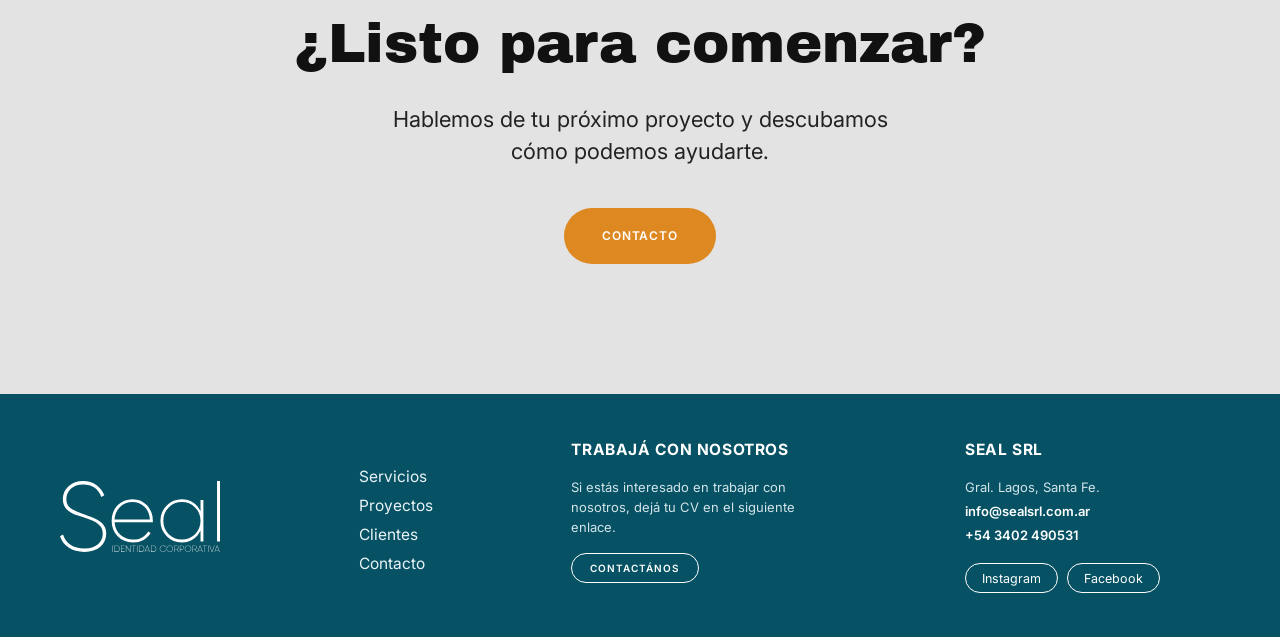
==== commit 1d8b229f: "Add files via upload" ====
--- a/nosotros.html
+++ b/nosotros.html
@@ -37,7 +37,7 @@
       <p>En SEAL acostumbramos a dar lo mejor de nosotros y nos complace dar respuestas a los destinatarios del trabajo en un marco de excelencia y alto nivel.</p>
       <p>Contamos con recursos humanos, infraestructura,tecnología y el mejor servicio.</p>
       <div class="nosotros-social">
-        <div class="avatar-stack"><span><img src="logo_oronio.png" alt=""></span><span><img src="logo_johndeere.png" alt=""></span><span><img src="logo_macro.png" alt=""></span></div>
+        <img class="avatars-img" src="avatars2.png" alt="">
         <span>Más de 500 proyectos ejecutados.</span>
       </div>
     </div>
@@ -70,39 +70,13 @@
         <p>En nuestra planta con personal y con un equipo de talleres especializados de manera de poder brindarles soluciones integrales a nuestros clientes</p>
       </div>
 
-      <!-- conectores -->
-      <div class="connector" style="left:124px;top:183px;height:34px"></div>
-      <div class="connector" style="left:355px;top:101px;height:120px"></div>
-      <div class="connector" style="left:600px;top:185px;height:50px"></div>
-      <div class="connector" style="left:104px;top:425px;height:65px"></div>
-      <div class="connector" style="left:388px;top:425px;height:69px"></div>
-      <div class="connector" style="left:620px;top:368px;height:62px"></div>
-
-      <!-- nodos -->
-      <div class="nodo" style="left:96px;top:217px;width:60px;height:60px">
-        <svg viewBox="0 0 24 24" fill="none" stroke="currentColor" stroke-width="2"><path d="M12 21s-7-6.2-7-11a7 7 0 1 1 14 0c0 4.8-7 11-7 11z"/><circle cx="12" cy="10" r="2.6"/></svg>
-      </div>
-      <div class="nodo" style="left:316px;top:221px;width:78px;height:78px">
-        <svg viewBox="0 0 24 24" fill="none" stroke="currentColor" stroke-width="1.8"><path d="M3 17h13l-2-5H7l-4 3v2z"/><path d="M14 12l5-3 2 4"/><circle cx="6.5" cy="18.5" r="1.6"/><circle cx="14.5" cy="18.5" r="1.6"/></svg>
-      </div>
-      <div class="nodo" style="left:570px;top:235px;width:62px;height:62px">
-        <svg viewBox="0 0 24 24" fill="none" stroke="currentColor" stroke-width="1.8"><circle cx="12" cy="8" r="3.4"/><path d="M5 20c.8-3.6 3.6-5.5 7-5.5s6.2 1.9 7 5.5"/></svg>
-      </div>
-      <div class="nodo" style="left:72px;top:368px;width:58px;height:58px">
-        <svg viewBox="0 0 24 24" fill="none" stroke="currentColor" stroke-width="1.8"><path d="M21 8.5 12 4 3 8.5v7L12 20l9-4.5v-7z"/><path d="M3 8.5l9 4.5 9-4.5M12 13v7"/></svg>
-      </div>
-      <div class="nodo" style="left:352px;top:355px;width:72px;height:72px">
-        <svg viewBox="0 0 24 24" fill="none" stroke="currentColor" stroke-width="1.8"><rect x="5" y="5" width="14" height="14" rx="1.5"/><path d="M2.5 9V2.5H9M15 21.5h6.5V15"/></svg>
-      </div>
-      <div class="nodo" style="left:588px;top:316px;width:54px;height:54px">
-        <svg viewBox="0 0 24 24" fill="none" stroke="currentColor" stroke-width="1.8"><path d="M14.7 6.3a4 4 0 0 0-5.4 5.4L4 17l3 3 5.3-5.3a4 4 0 0 0 5.4-5.4l-2.6 2.6-2.4-2.4 2.6-2.6z"/></svg>
-      </div>
-      <div class="nodo" style="left:222px;top:288px;width:64px;height:64px">
-        <svg viewBox="0 0 24 24" fill="none" stroke="currentColor" stroke-width="1.8"><path d="M5 21V5a2 2 0 0 1 2-2h6a2 2 0 0 1 2 2v16M5 21h10M15 9h2.5a1.5 1.5 0 0 1 1.5 1.5V17a1.5 1.5 0 0 0 3 0v-6l-2.5-2.5"/><path d="M8 7h4"/></svg>
-      </div>
-      <div class="nodo" style="left:470px;top:268px;width:58px;height:58px">
-        <svg viewBox="0 0 24 24" fill="none" stroke="currentColor" stroke-width="1.8"><rect x="4" y="9" width="16" height="8" rx="1.5"/><path d="M7 9V6.5A1.5 1.5 0 0 1 8.5 5h7A1.5 1.5 0 0 1 17 6.5V9M9 17v2.5M15 17v2.5"/></svg>
-      </div>
+      <img class="grafico-img" src="grafico.png" alt="">
+      <div class="connector" style="left:158px;top:179px;height:18px"></div>
+      <div class="connector" style="left:285px;top:99px;height:143px"></div>
+      <div class="connector" style="left:598px;top:147px;height:105px"></div>
+      <div class="connector" style="left:577px;top:433px;height:70px"></div>
+      <div class="connector" style="left:368px;top:497px;height:70px"></div>
+      <div class="connector" style="left:170px;top:493px;height:70px"></div>
     </div>
   </div>
 
--- a/styles.css
+++ b/styles.css
@@ -469,3 +469,7 @@
   .listo h2{font-size:32px}
   .listo p{font-size:17px}
 }
+
+.grafico-img{position:absolute;left:125px;top:191px;width:497px;height:auto}
+
+.avatars-img{height:25px;width:auto;border-radius:0 !important}
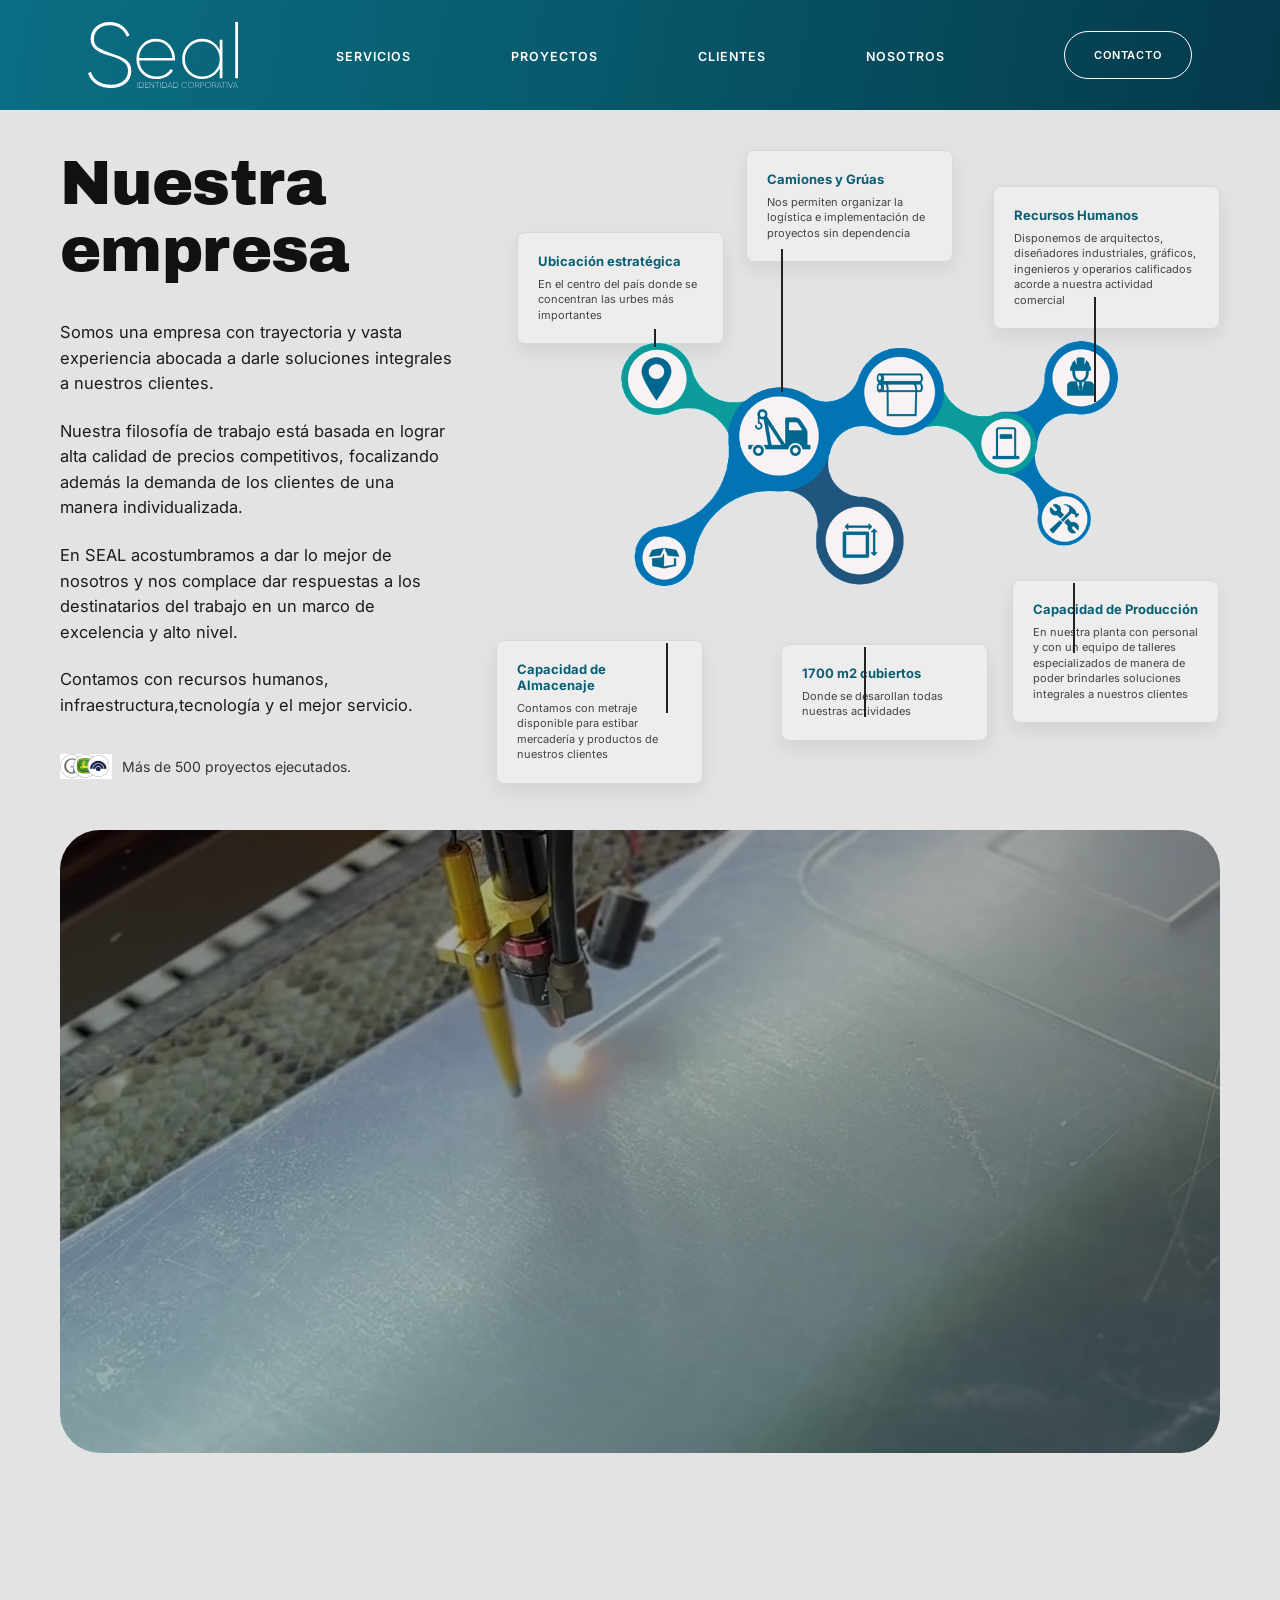
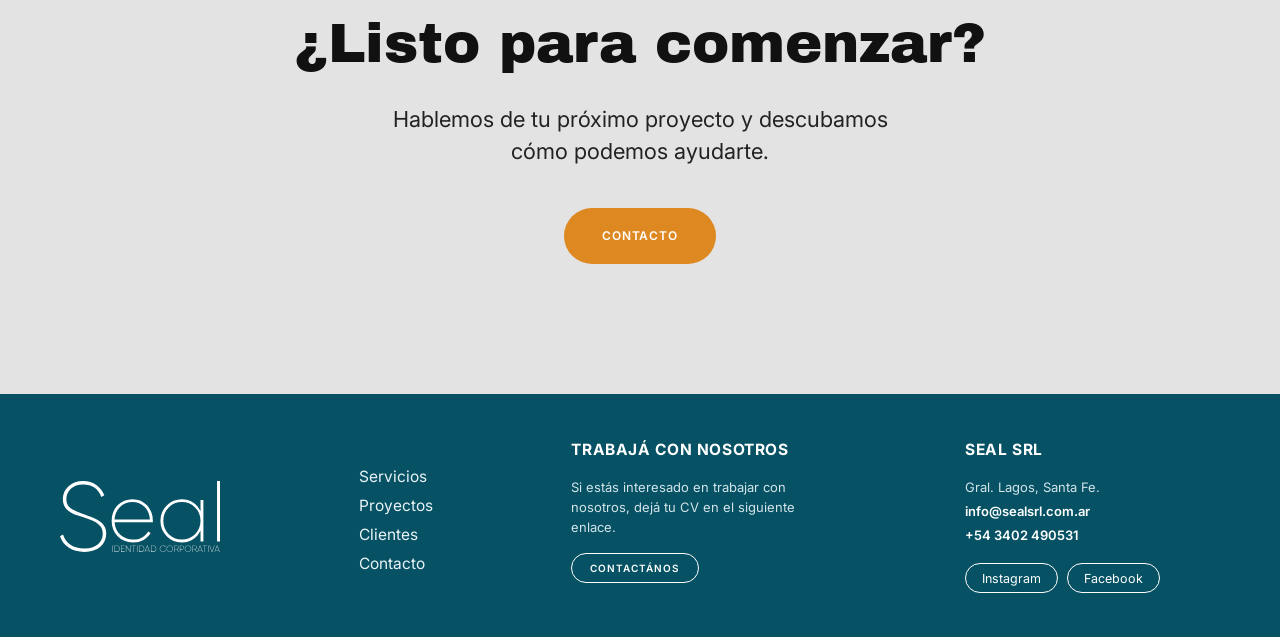
==== commit df63964d: "Add files via upload" ====
--- a/nosotros.html
+++ b/nosotros.html
@@ -7,7 +7,7 @@
 <link rel="preconnect" href="https://fonts.googleapis.com">
 <link rel="preconnect" href="https://fonts.gstatic.com" crossorigin>
 <link href="https://fonts.googleapis.com/css2?family=Archivo+Black&family=Inter:wght@300;400;500;600;700&display=swap" rel="stylesheet">
-<link rel="stylesheet" href="styles.css">
+<link rel="stylesheet" href="styles.css?v=3">
 </head>
 <body>
 
--- a/styles.css
+++ b/styles.css
@@ -383,7 +383,9 @@
   .grafico{transform:scale(.8);transform-origin:top left}
   .stats-bar{flex-wrap:wrap;gap:18px}
   .stat-div{display:none}
-  .logo
+  .logo-grid{grid-template-columns:repeat(3,1fr)}
+}
+
 /* ============ AVATAR STACK (prueba social) ============ */
 .avatar-stack{display:flex;flex-shrink:0}
 .avatar-stack span{
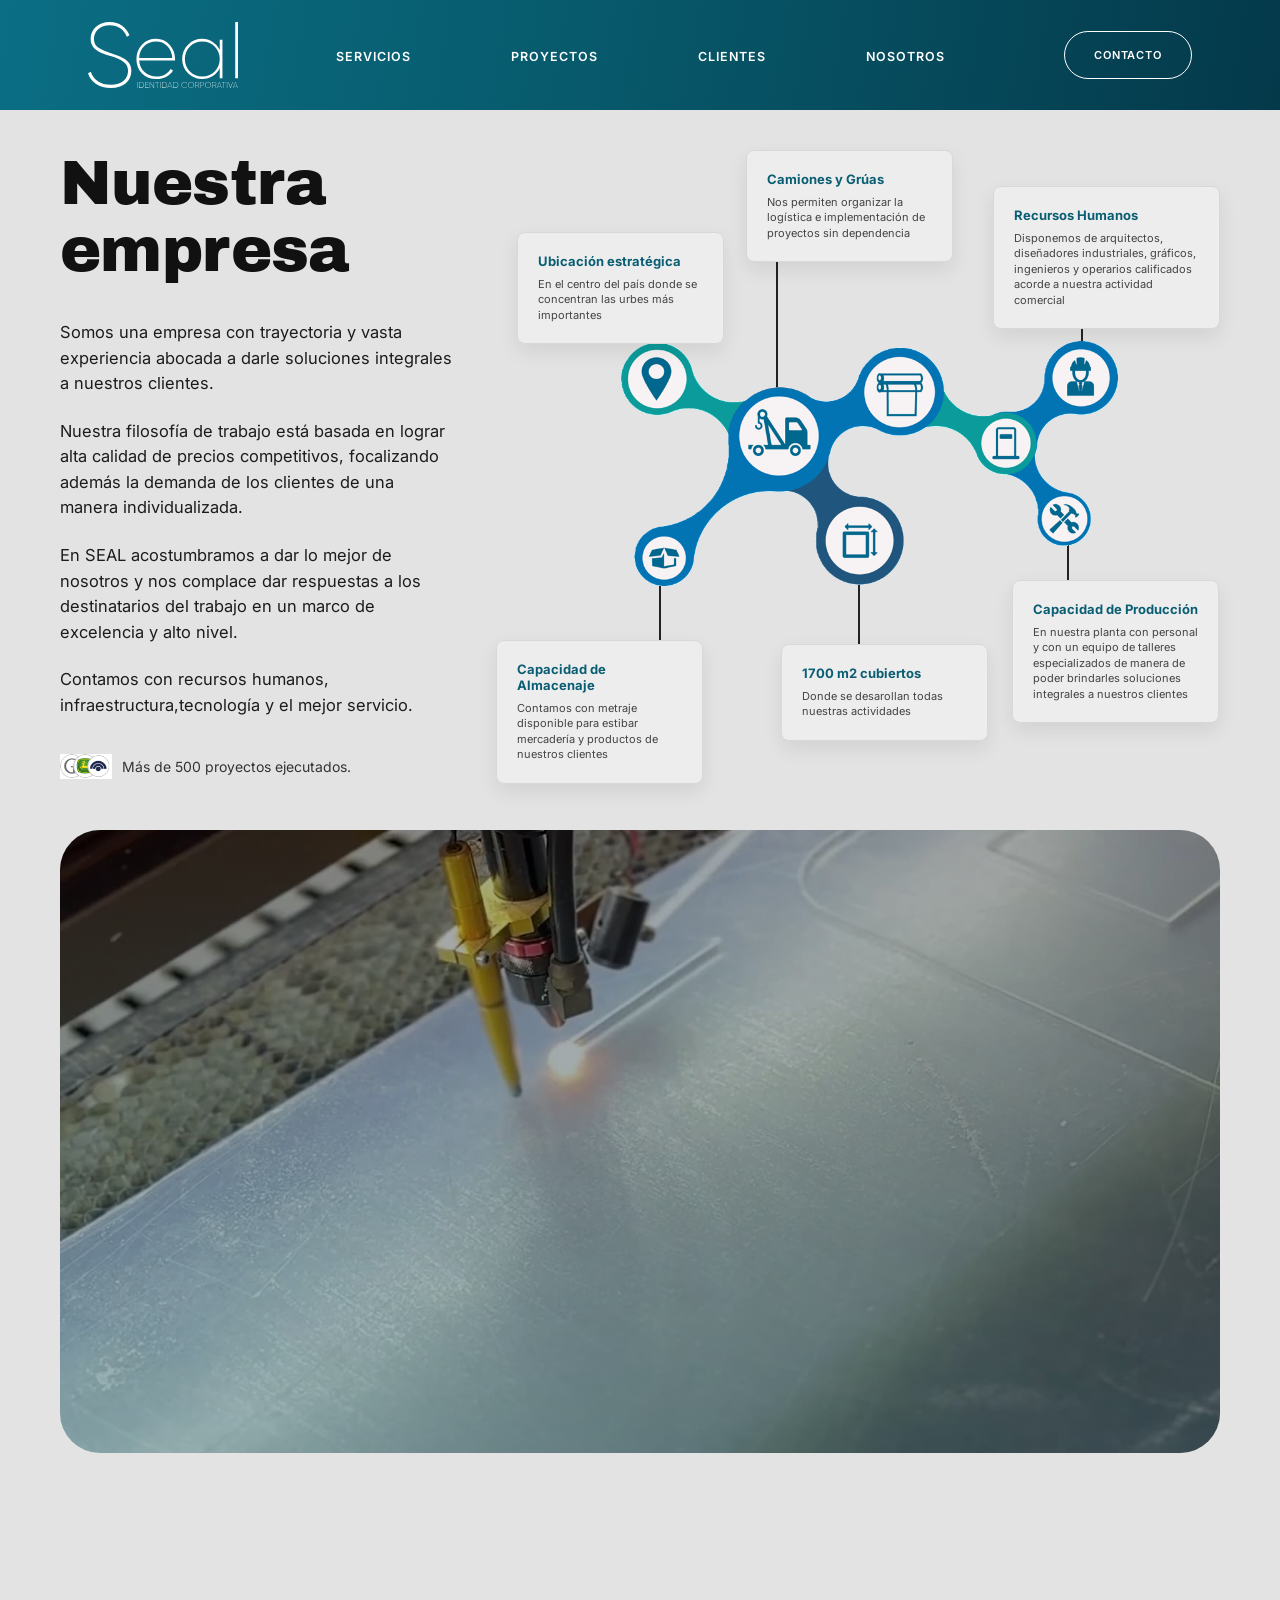
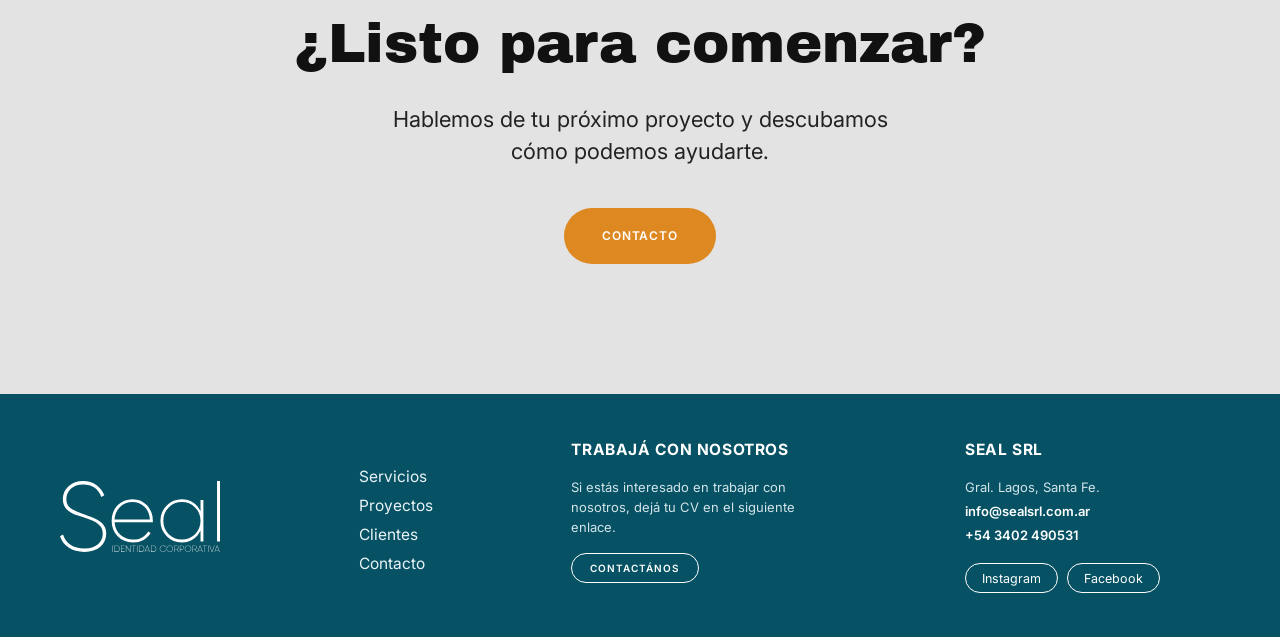
==== commit fc4d87e3: "Add files via upload" ====
--- a/nosotros.html
+++ b/nosotros.html
@@ -7,7 +7,7 @@
 <link rel="preconnect" href="https://fonts.googleapis.com">
 <link rel="preconnect" href="https://fonts.gstatic.com" crossorigin>
 <link href="https://fonts.googleapis.com/css2?family=Archivo+Black&family=Inter:wght@300;400;500;600;700&display=swap" rel="stylesheet">
-<link rel="stylesheet" href="styles.css?v=3">
+<link rel="stylesheet" href="styles.css?v=4">
 </head>
 <body>
 
@@ -71,12 +71,12 @@
       </div>
 
       <img class="grafico-img" src="grafico.png" alt="">
-      <div class="connector" style="left:158px;top:179px;height:18px"></div>
-      <div class="connector" style="left:285px;top:99px;height:143px"></div>
-      <div class="connector" style="left:598px;top:147px;height:105px"></div>
-      <div class="connector" style="left:577px;top:433px;height:70px"></div>
-      <div class="connector" style="left:368px;top:497px;height:70px"></div>
-      <div class="connector" style="left:170px;top:493px;height:70px"></div>
+      <div class="connector" style="left:157px;top:120px;height:95px"></div>
+      <div class="connector" style="left:280px;top:60px;height:200px"></div>
+      <div class="connector" style="left:585px;top:100px;height:115px"></div>
+      <div class="connector" style="left:163px;top:420px;height:120px"></div>
+      <div class="connector" style="left:362px;top:410px;height:130px"></div>
+      <div class="connector" style="left:571px;top:385px;height:85px"></div>
     </div>
   </div>
 
--- a/styles.css
+++ b/styles.css
@@ -475,3 +475,8 @@
 .grafico-img{position:absolute;left:125px;top:191px;width:497px;height:auto}
 
 .avatars-img{height:25px;width:auto;border-radius:0 !important}
+
+/* z-order de la infografía: línea detrás de dibujo y tarjetas */
+.grafico .connector{z-index:1}
+.grafico .grafico-img{z-index:2}
+.grafico .info-card{z-index:3}
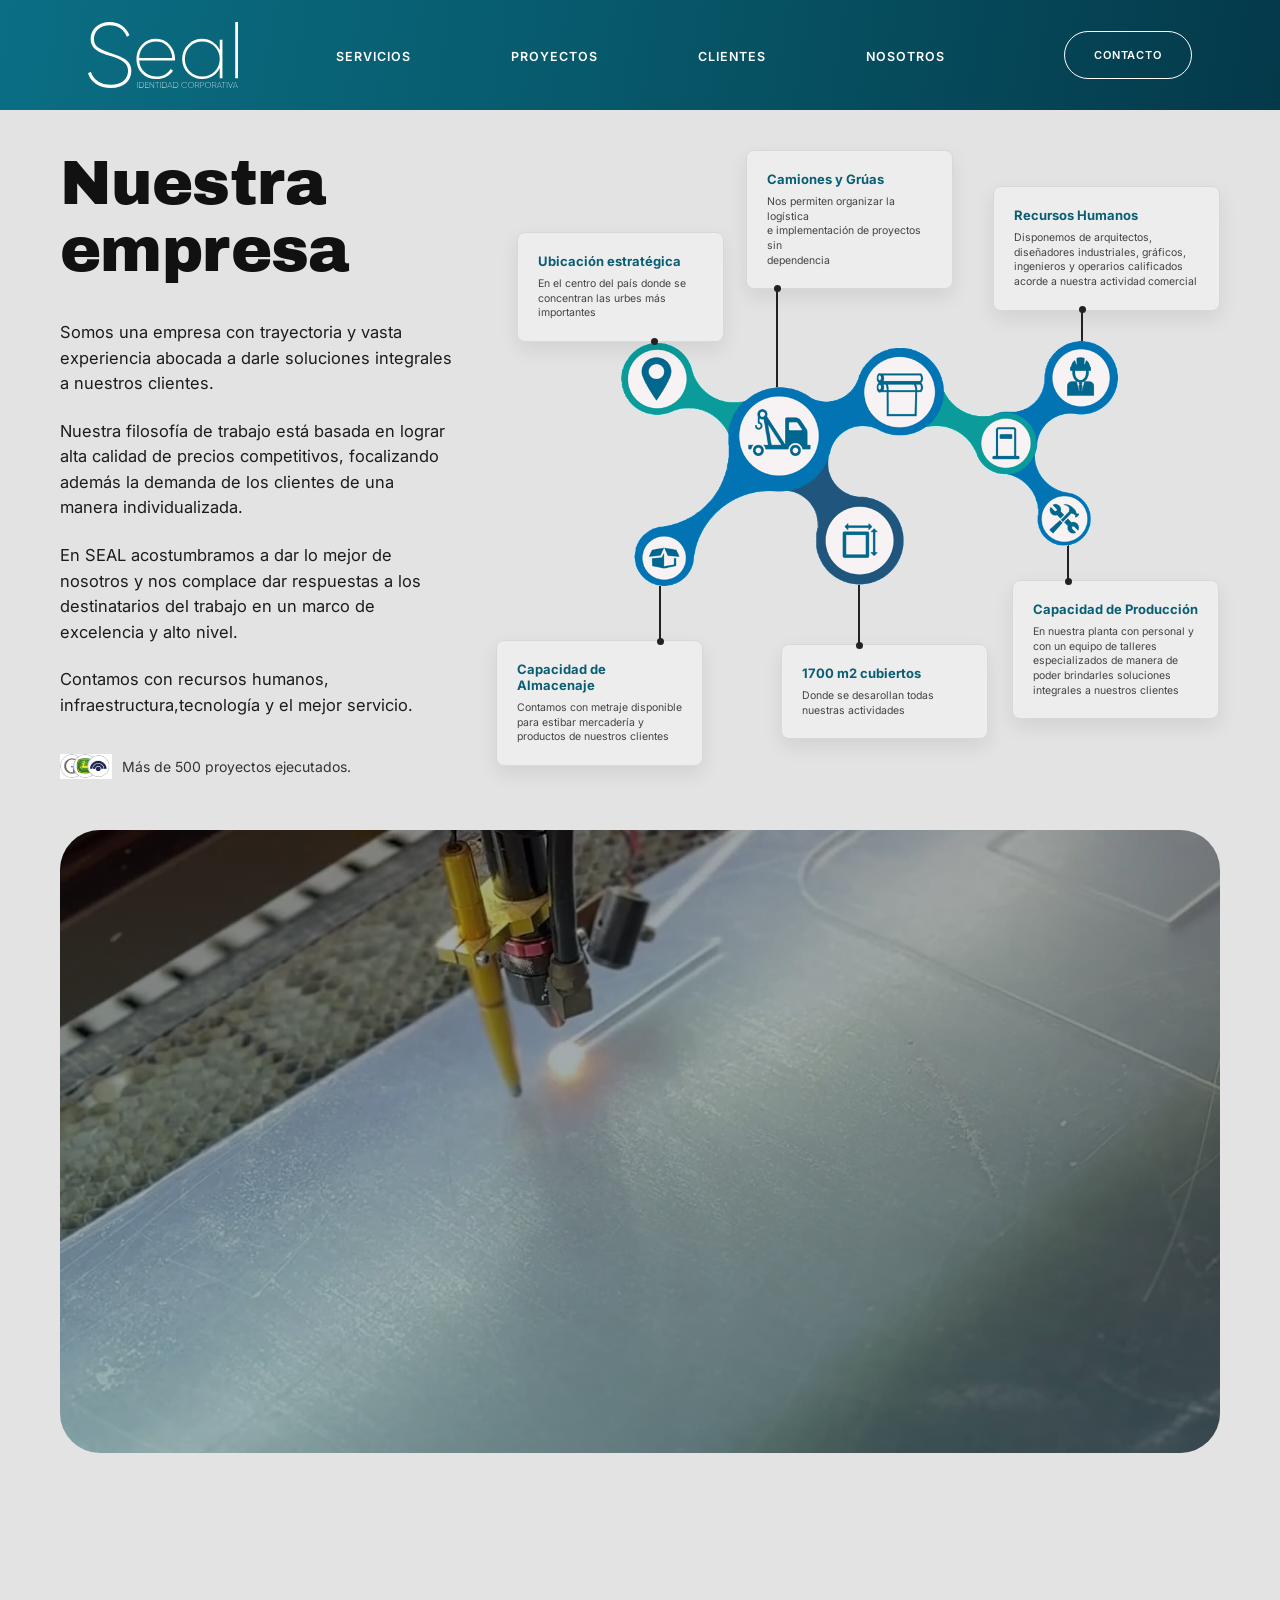
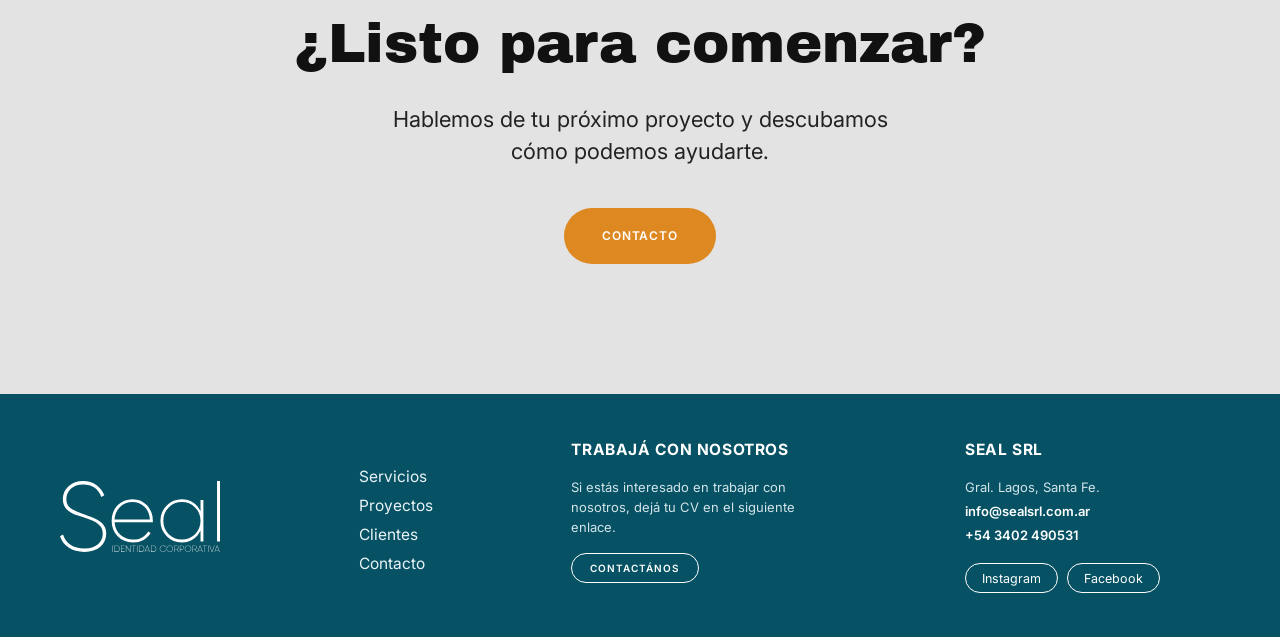
==== commit 4bf53cf3: "Add files via upload" ====
--- a/nosotros.html
+++ b/nosotros.html
@@ -7,7 +7,7 @@
 <link rel="preconnect" href="https://fonts.googleapis.com">
 <link rel="preconnect" href="https://fonts.gstatic.com" crossorigin>
 <link href="https://fonts.googleapis.com/css2?family=Archivo+Black&family=Inter:wght@300;400;500;600;700&display=swap" rel="stylesheet">
-<link rel="stylesheet" href="styles.css?v=4">
+<link rel="stylesheet" href="styles.css?v=5">
 </head>
 <body>
 
@@ -45,29 +45,29 @@
     <!-- Infografía -->
     <div class="grafico">
       <!-- tarjetas -->
-      <div class="info-card" style="left:21px;top:82px">
+      <div class="info-card dot-b" style="left:21px;top:82px;--dx:133px">
         <h5>Ubicación estratégica</h5>
-        <p>En el centro del país donde se concentran las urbes más importantes</p>
+        <p>En el centro del país donde se<br>concentran las urbes más<br>importantes</p>
       </div>
-      <div class="info-card" style="left:250px;top:0">
+      <div class="info-card dot-b" style="left:250px;top:0;--dx:27px">
         <h5>Camiones y Grúas</h5>
-        <p>Nos permiten organizar la logística e implementación de proyectos sin dependencia</p>
+        <p>Nos permiten organizar la logística<br>e implementación de proyectos sin<br>dependencia</p>
       </div>
-      <div class="info-card" style="left:497px;top:36px;width:227px">
+      <div class="info-card dot-b" style="left:497px;top:36px;width:227px;--dx:85px">
         <h5>Recursos Humanos</h5>
-        <p>Disponemos de arquitectos, diseñadores industriales, gráficos, ingenieros y operarios calificados acorde a nuestra actividad comercial</p>
+        <p>Disponemos de arquitectos,<br>diseñadores industriales, gráficos,<br>ingenieros y operarios calificados<br>acorde a nuestra actividad comercial</p>
       </div>
-      <div class="info-card" style="left:0;top:490px">
+      <div class="info-card dot-t" style="left:0;top:490px;--dx:160px">
         <h5>Capacidad de Almacenaje</h5>
-        <p>Contamos con metraje disponible para estibar mercadería y productos de nuestros clientes</p>
+        <p>Contamos con metraje disponible<br>para estibar mercadería y<br>productos de nuestros clientes</p>
       </div>
-      <div class="info-card" style="left:285px;top:494px">
+      <div class="info-card dot-t" style="left:285px;top:494px;--dx:74px">
         <h5>1700 m2 cubiertos</h5>
-        <p>Donde se desarollan todas nuestras actividades</p>
+        <p>Donde se desarollan todas<br>nuestras actividades</p>
       </div>
-      <div class="info-card" style="left:516px;top:430px">
+      <div class="info-card dot-t" style="left:516px;top:430px;--dx:52px">
         <h5>Capacidad de Producción</h5>
-        <p>En nuestra planta con personal y con un equipo de talleres especializados de manera de poder brindarles soluciones integrales a nuestros clientes</p>
+        <p>En nuestra planta con personal y<br>con un equipo de talleres<br>especializados de manera de<br>poder brindarles soluciones<br>integrales a nuestros clientes</p>
       </div>
 
       <img class="grafico-img" src="grafico.png" alt="">
--- a/styles.css
+++ b/styles.css
@@ -480,3 +480,12 @@
 .grafico .connector{z-index:1}
 .grafico .grafico-img{z-index:2}
 .grafico .info-card{z-index:3}
+
+/* puntito en la unión línea-tarjeta (como la referencia) */
+.info-card.dot-b::after,.info-card.dot-t::after{
+  content:'';position:absolute;width:7px;height:7px;border-radius:50%;
+  background:#222;left:var(--dx);
+}
+.info-card.dot-b::after{bottom:-3.5px}
+.info-card.dot-t::after{top:-3.5px}
+.info-card p{font-size:10.5px;line-height:1.4}
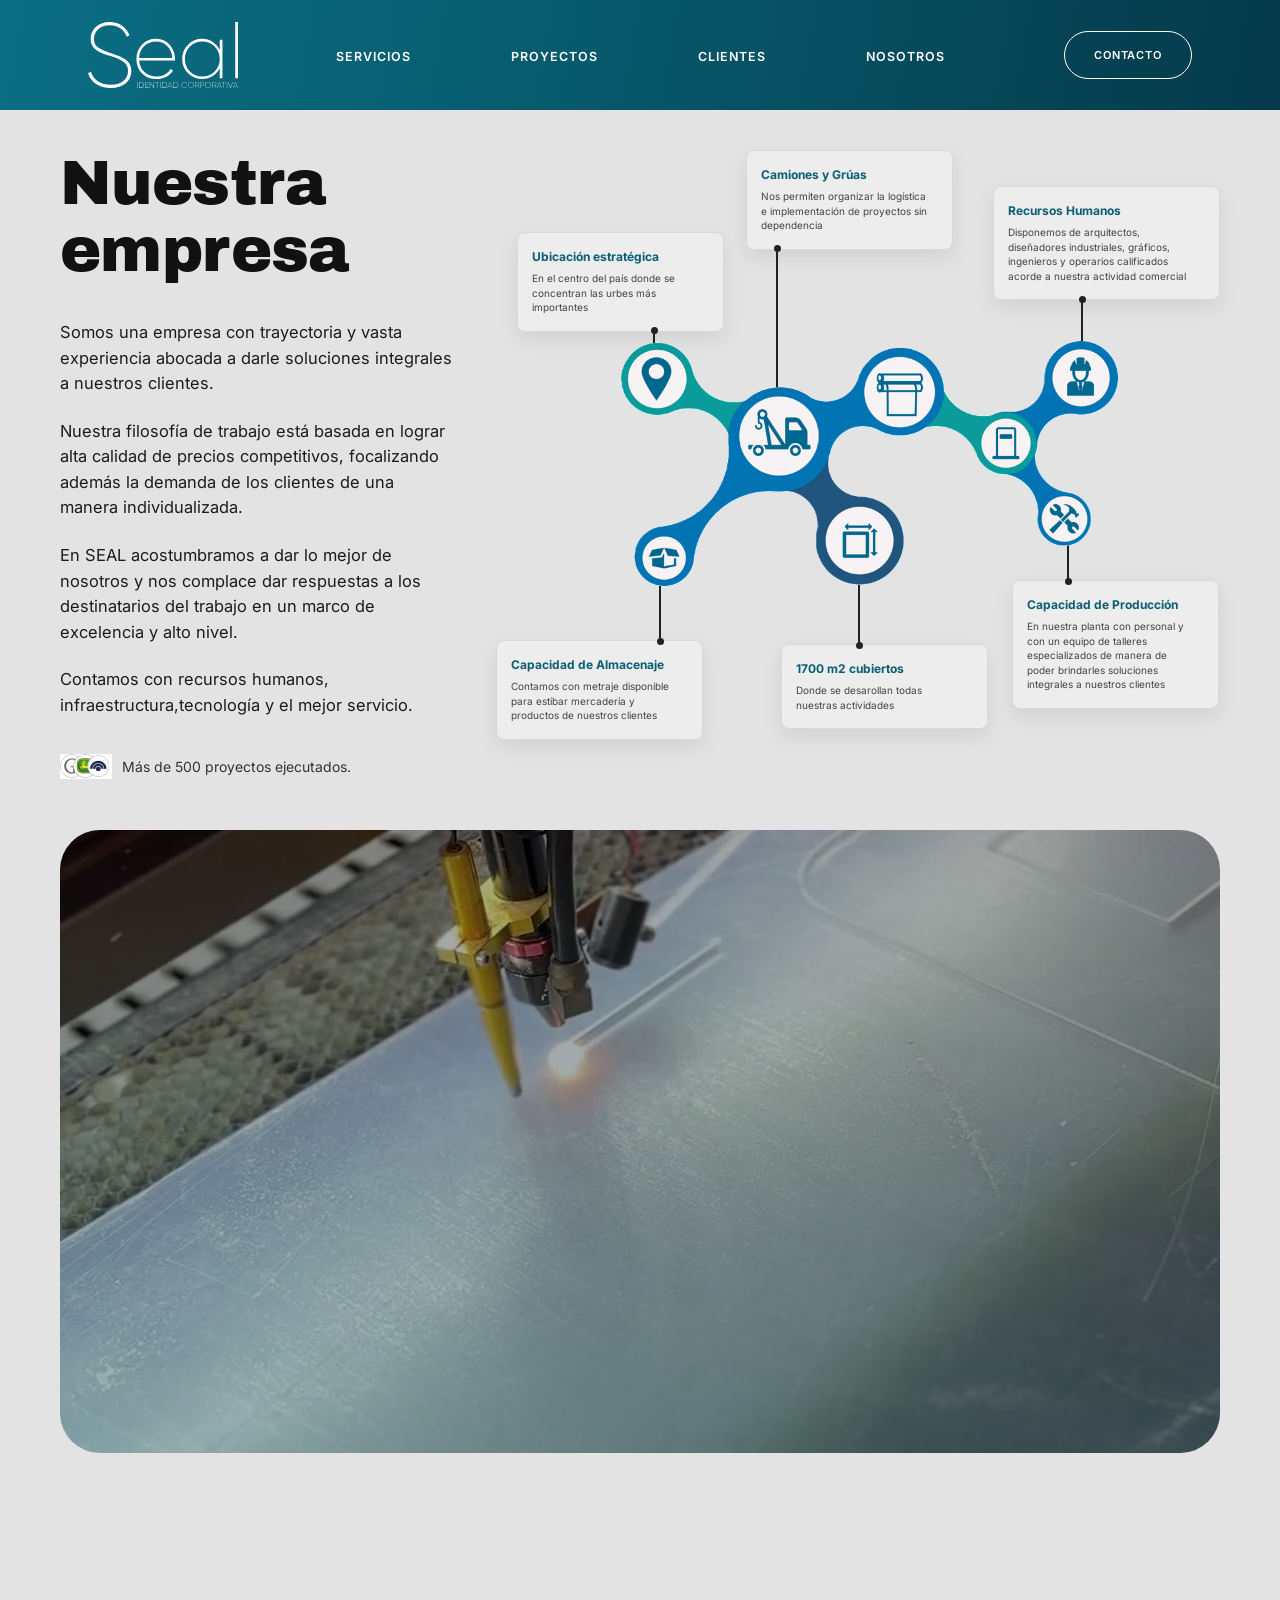
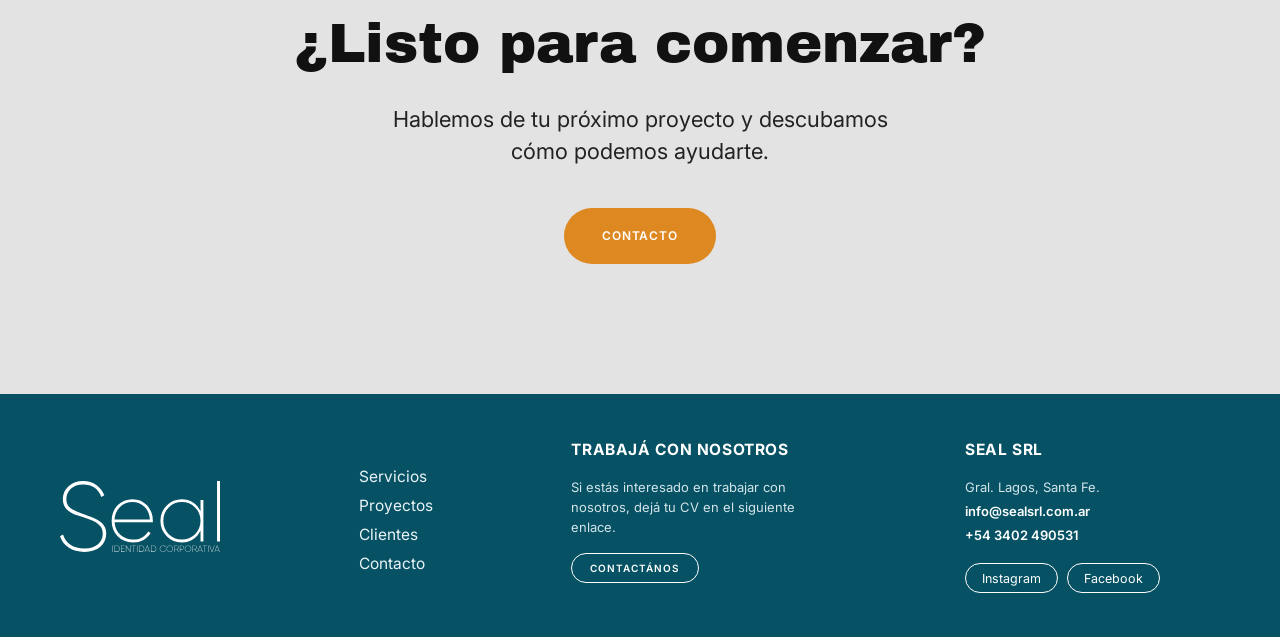
==== commit 1612895c: "Add files via upload" ====
--- a/nosotros.html
+++ b/nosotros.html
@@ -7,7 +7,7 @@
 <link rel="preconnect" href="https://fonts.googleapis.com">
 <link rel="preconnect" href="https://fonts.gstatic.com" crossorigin>
 <link href="https://fonts.googleapis.com/css2?family=Archivo+Black&family=Inter:wght@300;400;500;600;700&display=swap" rel="stylesheet">
-<link rel="stylesheet" href="styles.css?v=5">
+<link rel="stylesheet" href="styles.css?v=6">
 </head>
 <body>
 
--- a/styles.css
+++ b/styles.css
@@ -489,3 +489,8 @@
 .info-card.dot-b::after{bottom:-3.5px}
 .info-card.dot-t::after{top:-3.5px}
 .info-card p{font-size:10.5px;line-height:1.4}
+
+/* tarjetas de infografía: tipografía exacta de la referencia */
+.info-card{padding:16px 14px;width:207px}
+.info-card h5{font-size:12px;margin-bottom:7px}
+.info-card p{font-size:10px;line-height:1.45}
